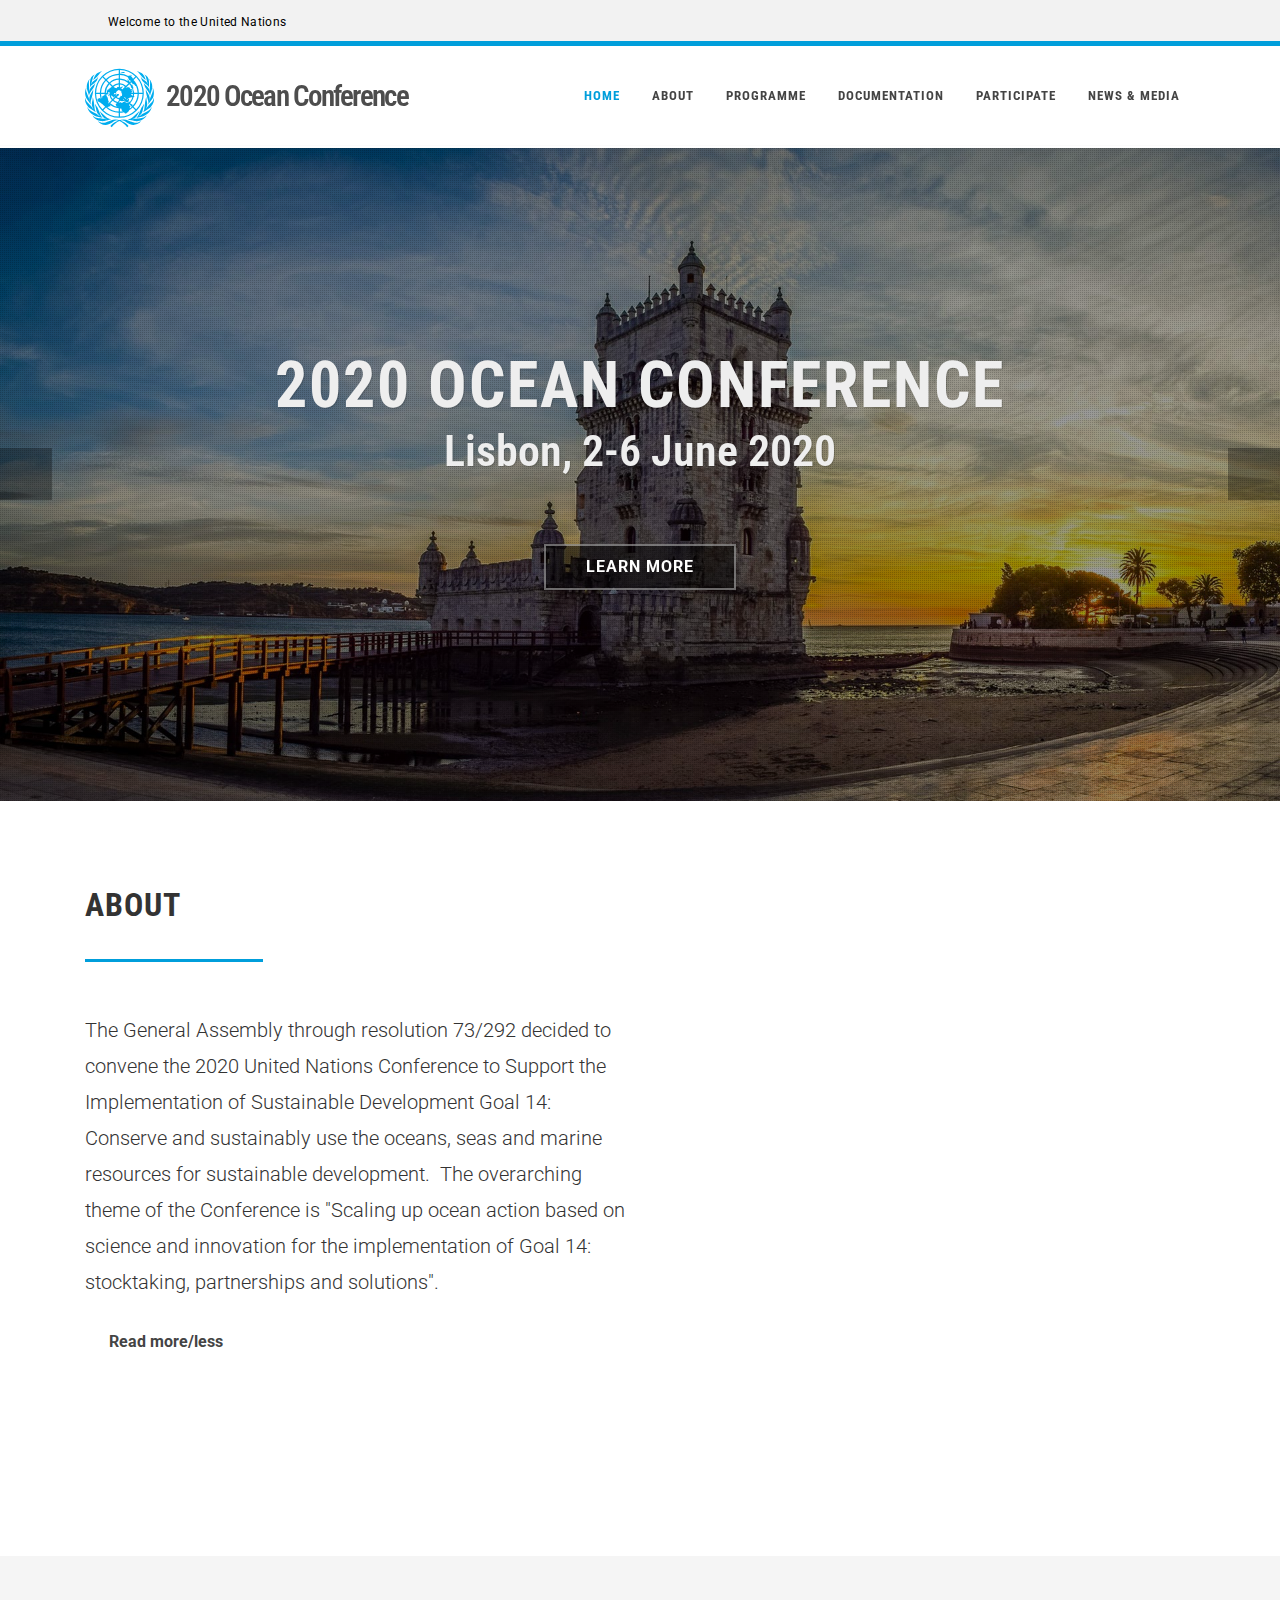
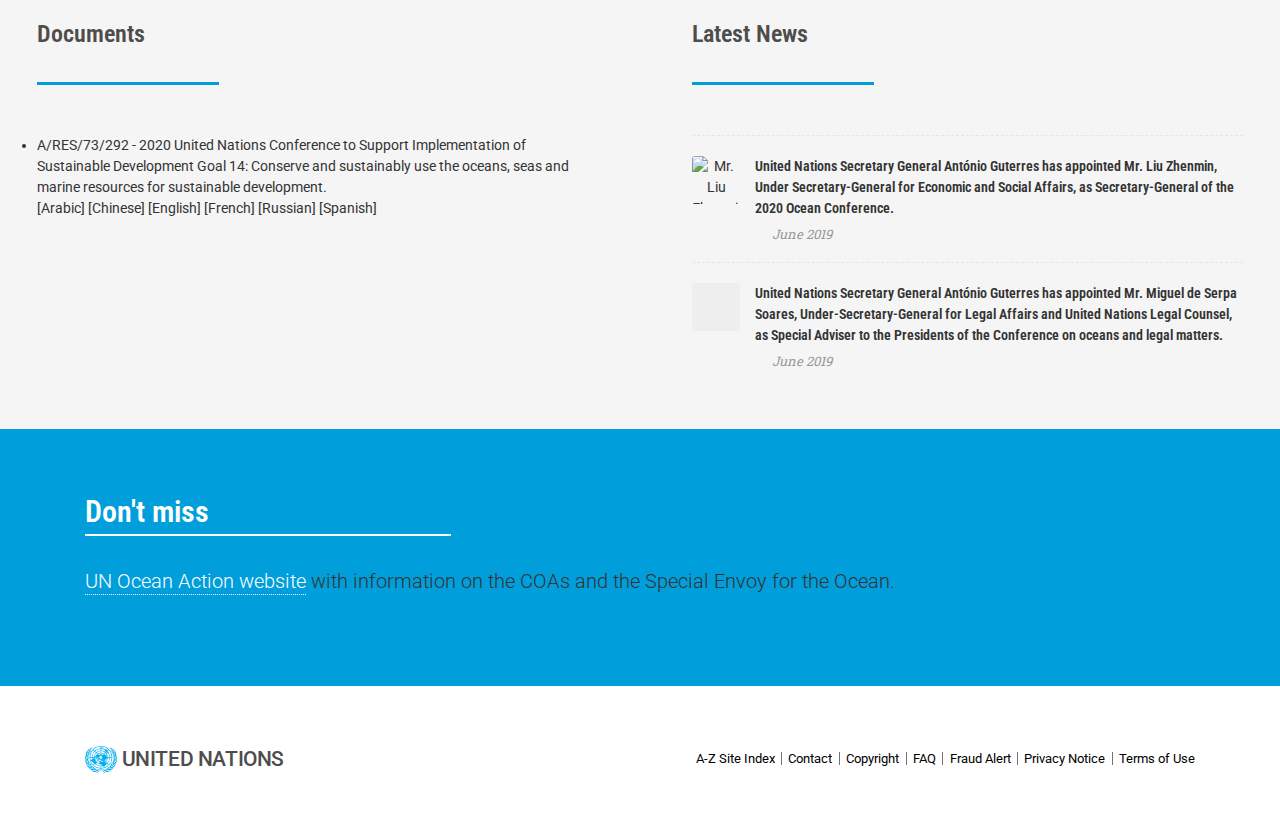
==== index.html @ 01f00208 "removed errors with https://validator.w3.org/nu/" ====
<!DOCTYPE html>
<html dir="ltr" lang="en-US">

<head>
	<meta http-equiv="content-type" content="text/html; charset=utf-8" />
	<meta name="author" content="United Nations" />
	<!-- Stylesheets
	============================================= -->
	<!--<link href="https://fonts.googleapis.com/css?family=Lato:300,400,400i,700|Raleway:300,400,500,600,700|Crete+Round:400i" rel="stylesheet" type="text/css" />-->
	<link href="https://fonts.googleapis.com/css?family=Roboto+Condensed:400,700|Roboto+Slab:400,700|Roboto:100,100i,300,300i,400,400i,500,500i,700,700i,900,900i&subset=cyrillic" rel="stylesheet" type="text/css">
	<link rel="stylesheet" href="css/bootstrap.css" type="text/css" />
	<link rel="stylesheet" href="style.css" type="text/css" />
	<link rel="stylesheet" href="css/swiper.css" type="text/css" />
	<link rel="stylesheet" href="css/dark.css" type="text/css" />
	<link rel="stylesheet" href="css/font-icons.css" type="text/css" />
	<link rel="stylesheet" href="css/animate.css" type="text/css" />
	<link rel="stylesheet" href="css/magnific-popup.css" type="text/css" />
	<link rel="stylesheet" href="css/responsive.css" type="text/css" />
	<link rel="stylesheet" href="css/ie.css" type="text/css" />
	<meta name="viewport" content="width=device-width, initial-scale=1" />
	<!-- Document Title
	============================================= -->
	<title>2020 Ocean Conference</title>
	<script type="text/javascript">
		var _gaq = _gaq || [];
		_gaq.push(['_setAccount', 'UA-4803886-1']);
		_gaq.push(['_setDomainName', 'un.org']);
		_gaq.push(['_trackPageview']);
		(function () {
			var ga = document.createElement('script');
			ga.type = 'text/javascript';
			ga.async = true;
			ga.src = ('https:' == document.location.protocol ? 'https://ssl' : 'http://www') +
				'.google-analytics.com/ga.js';
			var s = document.getElementsByTagName('script')[0];
			s.parentNode.insertBefore(ga, s);
		})();
	</script>
	<style>
		#logo img {
			padding-right: 0;
			width: 2.4em;
			margin-right: 5px;
		}

		#site-title {
			letter-spacing: -0.06em;
		}

		.intro-logo {
			padding-top: 0;
		}

		#logo {
			font-size: 28.8px;
		}

		#header.sticky-header:not(.static-sticky):not(.sticky-style-2):not(.sticky-style-3) #logo img {
			padding-right: 0;
		}

		#page-menu-wrap {
			background-color: #009edb;
		}
	</style>
</head>


<body class="stretched">
	<!-- Document Wrapper
	============================================= -->
	<div id="wrapper" class="clearfix">
		<!-- Top Bar
		============================================= -->
		<div id="top-bar">
			<div class="container clearfix">
				<div class="col_half nobottommargin">
					<!-- Top Links
					============================================= -->
					<div class="top-links home-link">
						<ul>
							<li class="full-icon"><a href="/en"><i class="icon-home2"></i> Welcome to the United
									Nations</a></li>
						</ul>
					</div><!-- .top-links end -->
				</div>
			</div>
		</div><!-- #top-bar end -->
		<!-- Header
		============================================= -->
		<header id="header" class="un-not-full-header" data-sticky-class="not-dark">
			<!-- remove .full-header class to make 12-col wide -->
			<!-- remove .transparent-header to remove transparent background -->
			<div id="header-wrap">
				<div class="container clearfix">
					<!-- Logo
					============================================= -->
					<div id="logo">
						<a href="#" class="standard-logo" data-dark-logo="images/un-emblem-white.svg"><img src="images/un-emblem.svg" alt="Emblem of the United Nations">
							<div id="site-title">2020 Ocean Conference</div>
						</a>
						<a href="#" class="retina-logo" data-dark-logo="images/un-emblem-white.svg"><img src="images/un-emblem.svg" alt="">
							<div id="site-title">2020 Ocean Conference</div>
						</a>
						<!--<a href="index.html" class="standard-logo" data-dark-logo="images/logo-dark.png"><img src="images/logo.png" alt="Canvas Logo"></a>
						<a href="index.html" class="retina-logo" data-dark-logo="images/logo-dark@2x.png"><img src="images/logo@2x.png" alt="Canvas Logo"></a>-->
					</div><!-- #logo end -->
					<div id="primary-menu-trigger"><i class="icon-reorder"></i></div>
					<!-- Download Report
					============================================= -->
					<!-- <a href="https://oceanconference.un.org/commitments/register/" id="report-button" class="button button-dark fright">Register a commitment</a> -->
					<nav id="primary-menu">
						<ul style="touch-action: pan-y;" class="sf-js-enabled nav nav-tabs navbar-nav" role="tablist navigation" id="myTab">
							<li class="current sub-menu nav-item"><a href="#home" class="sf-with-ul nav-link" id="home-tab" data-toggle="tab" role="tab" aria-controls="home" aria-selected="false">
									<div>Home</div>
								</a>
							</li>
							<li class="sub-menu nav-item"><a href="#about" class="sf-with-ul nav-link" id="about-tab" data-toggle="tab" role="tab" aria-controls="about" aria-selected="false">
									<div>About</div>
								</a>
							</li>
							<li class="sub-menu nav-item"><a href="#programme" class="sf-with-ul nav-link" id="programme-tab" data-toggle="tab" role="tab" aria-controls="programme" aria-selected="false">
									<div>Programme</div>
								</a>
							</li>
							<li class="sub-menu nav-item"><a href="#documentation" class="sf-with-ul nav-link" id="documentation-tab" data-toggle="tab" role="tab" aria-controls="documentation" aria-selected="false">
									<div>Documentation</div>
								</a>
							</li>
							<li class="sub-menu nav-item"><a href="#participate" class="sf-with-ul nav-link" id="participate-tab" data-toggle="tab" role="tab" aria-controls="participate" aria-selected="false">
									<div>Participate</div>
								</a>
							</li>
							<li class="sub-menu nav-item"><a href="#news" class="sf-with-ul nav-link" id="news-tab" data-toggle="tab" role="tab" aria-controls="news" aria-selected="false">
									<div>News &amp; Media</div>
								</a>
							</li>
						</ul>
					</nav>
				</div>
			</div>
		</header><!-- #header end -->
		<div class="tab-content" id="myTabContent">
			<div class="tab-pane fade show active" id="home" role="tabpanel" aria-labelledby="home-tab" aria-selected="true">
				<section id="slider" class="slider-element slider-parallax swiper_wrapper full-screen clearfix video-home" data-speed="1500" data-loop="true" data-arrows="true" data-autoplay="7000">
					<!-- Background video home content -->
					<div class="slider-parallax-inner">
						<div class="swiper-container swiper-parent">
							<div class="swiper-wrapper">
								<div class="swiper-slide dark">
									<!-- slide 1 -->
									<div class="container clearfix">
										<div class="slider-caption slider-caption-center">
											<h2 data-caption-animate="fadeInUp">2020 Ocean Conference</h2>
											<h3 data-caption-animate="fadeInUp" style="font-size: 2em;">Lisbon, 2-6 June
												2020</h3>
											<a href="#" data-scrollto="#content" data-offset="100" id="report-button-video" class="button button-border button-dark button-large" data-caption-animate="fadeInUp" data-caption-delay="200">Learn More</a>
										</div>
									</div>
									<div class="video-wrap">
										<video id="slide-video" poster="images/belem-tower-2809818_1920_antonioFranciscoCaladoPixabay.jpg" preload="auto" loop autoplay muted>
											<div class="accessible-image"><img src="images/belem-tower-2809818_1920_antonioFranciscoCaladoPixabay.jpg" class="sr-only" alt="Fish in a reef" />
											</div>
											<!--<source src='images/videos/new-technology_logo-blue.webm' type='video/webm' />
									<source src='images/videos/new-technology_logo-blue.mp4' type='video/mp4' />-->
										</video>
										<div class="video-overlay" style="background-color: rgba(0,0,0,0.4);"></div>
									</div>
								</div>
								<div class="swiper-slide dark">
									<!-- slide 1 -->
									<div class="container clearfix">
										<div class="slider-caption slider-caption-center">
											<h2 data-caption-animate="fadeInUp">2020 Ocean Conference</h2>
											<h3 data-caption-animate="fadeInUp" style="font-size: 2em;">Lisbon, 2-6 June
												2020</h3>
											<a href="#" data-scrollto="#content" data-offset="100" id="report-button-video" class="button button-border button-dark button-large" data-caption-animate="fadeInUp" data-caption-delay="200">Learn More</a>
										</div>
									</div>
									<div class="video-wrap">
										<video id="slide-video" poster="images/fish2020.jpg" preload="auto" loop autoplay muted>
											<div class="accessible-image"><img src="images/fish2020.jpg" class="sr-only" alt="Fish in a reef" />
											</div>
											<!--<source src='images/videos/new-technology_logo-blue.webm' type='video/webm' />
									<source src='images/videos/new-technology_logo-blue.mp4' type='video/mp4' />-->
										</video>
										<div class="video-overlay" style="background-color: rgba(0,0,0,0.4);"></div>
									</div>
								</div>
							</div>
							<div class="slider-arrow-left" tabindex="0" role="button" aria-label="Previous slide" style="opacity: 1.19744;"><i class="icon-angle-left"></i></div>
							<div class="slider-arrow-right" tabindex="0" role="button" aria-label="Next slide" style="opacity: 1.19744;"><i class="icon-angle-right"></i></div>
						</div>
						<a href="#" data-scrollto="#content" data-offset="100" class="dark one-page-arrow"><i class="icon-angle-down infinite animated fadeInDown"></i></a>
					</div>
				</section><!-- /Background video home content -->
				<div class="section parallax dark nobottommargin notopmargin full-screen clearfix mobile-home" style="background-image: url('images/fish2020.jpg'); center center; background-size:cover; padding: 100px 0; z-index: 0;" data-stellar-background-ratio="0.3">
					<!-- Mobile-only home content -->
					<div class="container clearfix">
						<h2 data-caption-animate="fadeInUp">2020 Ocean Conference</h2>
						<h3 data-caption-animate="fadeInUp" style="font-size: 2em;">Lisbon, 2-6 June 2020</h3>
						<!--<p class="d-none d-sm-block" data-caption-animate="fadeInUp" data-caption-delay="200"></p>-->
						<!-- default animtated intro style-->
						<a href="#" id="report-button-video" class="button button-border button-dark button-large" data-caption-animate="fadeInUp" data-caption-delay="200">Learn More</a>
					</div>
					<a href="#" data-scrollto="#content" data-offset="100" class="dark one-page-arrow"><i class="icon-angle-down infinite animated fadeInDown"></i></a>
					<!--<div class="video-overlay" style="background-color: rgba(0,0,0,0.4);"></div>-->
					<div class="overlay-wrap dark"></div>
				</div>
				<section id="content">
					<div class="content-wrap intro-section">
						<div class="container clearfix bottommargin">
							<div class="row clearfix">
								<div class="col-xl-6">
									<div class="heading-block">
										<!-- removed .topmargin default class for short heading -->
										<h1>About</h1>
									</div>
								</div>
							</div>
							<div class="row clearfix">
								<p id="low-ie-warning" style="color:white; background-color: red; font-weight: bold; text-align: center;">
								</p>
								<div class="col-lg-6">
									<p class="lead">
										The General Assembly through resolution 73/292 decided to convene the 2020
										United Nations Conference to Support the Implementation of Sustainable
										Development Goal 14: Conserve and sustainably use the oceans, seas and marine
										resources for
										sustainable development.  The overarching theme of the Conference is "Scaling up
										ocean action based on science and innovation for the implementation of Goal 14:
										stocktaking, partnerships and solutions".
									</p>
									<!-- <p><a href="#">Read more</a></p> -->
									<div class="toggle">
										<div class="togglet"><i class="toggle-closed icon-ok-circle"></i><i class="toggle-open icon-remove-circle"></i>Read more/less</div>
										<div class="togglec">
											<p>Resolution <a href="https://undocs.org/A/res/73/292">73/292</a> establish
												that the Conference shall:</p>
											<p>                (a)          Build on existing successful partnerships
												and stimulate innovative and concrete new partnerships to advance the
												implementation of Goal 14;</p>
											<p>                (b)          Support further action to conserve and
												sustainably use the oceans, seas and marine resources for sustainable
												development, giving due consideration to the call made in the
												declaration entitled “Our ocean,
												our future: call for action”;</p>
											<p>                (c)           Identify further ways and means to support
												the implementation of Goal 14;</p>
											<p>                (d)          Involve all relevant stakeholders, bringing
												together Governments, the United Nations system, intergovernmental
												organizations, international financial institutions, other interested
												international bodies,
												non-governmental organizations, civil society organizations, academic
												institutions, the scientific community, the private sector,
												philanthropic organizations and other actors to assess challenges and
												opportunities relating to, as
												well as actions taken towards, the implementation of Goal 14;</p>
											<p>                (e)          Share the experiences gained at the
												national, regional and international levels in the implementation of
												Goal 14;</p>
											<p>                (f)           Identify possible challenges and obstacles
												relating to the achievement of all the targets under Goal 14, as well as
												opportunities and innovative ways and means to support their
												implementation;</p>
											<p>                (g)          Invite Member States and other relevant
												stakeholders to provide an update on the implementation of the voluntary
												commitments made in the context of the United Nations Conference to
												Support the
												Implementation of Sustainable Development Goal 14: Conserve and
												sustainably use the oceans, seas and marine resources for sustainable
												development, and invite new voluntary commitments in support of Goal 14,
												as well as support the
												sharing of experiences and lessons learned on their implementation;</p>
											<p>                (h)          Share ongoing efforts, successes and
												challenges between relevant ocean-related initiatives and processes with
												a view to promoting collaboration, cooperation and coordination, as well
												as preventing the
												unnecessary duplication of efforts, to ensure further efficiency and
												effectiveness in support of Goal 14;</p>
											<p>                (i)            Contribute to the follow-up and review
												process of the 2030 Agenda for Sustainable Development  by providing an
												input to the high-level political forum on sustainable development, in
												accordance with
												resolutions <a href="https://undocs.org/A/res/67/290">67/290</a> of 9
												July 2013, <a href="https://undocs.org/A/RES/70/1">70/1</a>, and <a href="https://undocs.org/A/RES/70/299">70/299</a> of 29 July 2016,
												unless otherwise agreed in
												line with the aforementioned resolutions, on the implementation of Goal
												14, including on opportunities to strengthen progress in the future.</p>
											<p>The Governments of Kenya and Portugal will co-host and assume all costs
												of the Conference to be held  in Lisbon, Portugal, from 2 – 6 June 2020.
											</p>
											<p><strong><em>The Conference webpage will be updated on an ongoing basis,
														as information becomes available. </em></strong></p>
										</div>
									</div>
								</div>
								<div class="col-lg-6">
									<div style="position: relative;" class="ohidden intro-logo" data-height-xl="494" data-height-lg="567" data-height-md="567" data-height-xs="290">
										<a href="#"> <img src="images/sidefish.jpg" style="position: absolute; left: 0;" data-animate="fadeInUp" data-delay="100" alt="Ocean Conference logo" data-toggle="tooltip" data-placement="right" title="Learn more about the Ocean conference"></a>
									</div>
								</div>
							</div>
						</div>
					</div>
					<div class="commitments-full" data-lightbox="gallery">
						<div class="row clearfix" style="background-color: #f5f5f5;">
							<!-- start Commitment 1 -->
							<div class="col-lg-6 col-padding">
								<h3 class="heading-block" id="documents">Documents</h3>
								<ul>
									<li>
										<a target="_blank" href="http://www.un.org/ga/search/view_doc.asp?symbol=A/RES/73/292&Lang=E">A/RES/73/292
											- 2020 United Nations Conference to Support Implementation of Sustainable
											Development Goal 14: Conserve and sustainably use the
											oceans, seas and marine resources for sustainable development. </a> <br>
										<a class="frontLink" target="_blank" href="http://www.un.org/ga/search/view_doc.asp?symbol=A/RES/73/292&Lang=A">[Arabic]</a>
										<a class="frontLink" target="_blank" href="http://www.un.org/ga/search/view_doc.asp?symbol=A/RES/73/292&Lang=C">[Chinese]</a>
										<a class="frontLink" target="_blank" href="http://www.un.org/ga/search/view_doc.asp?symbol=A/RES/73/292&Lang=E">[English]</a>
										<a class="frontLink" target="_blank" href="http://www.un.org/ga/search/view_doc.asp?symbol=A/RES/73/292&Lang=F">[French]</a>
										<a class="frontLink" target="_blank" href="http://www.un.org/ga/search/view_doc.asp?symbol=A/RES/73/292&Lang=R">[Russian]</a>
										<a class="frontLink" target="_blank" href="http://www.un.org/ga/search/view_doc.asp?symbol=A/RES/73/292&Lang=S">[Spanish]</a>
									</li>
								</ul>
							</div>
							<div class="col-lg-6 col-padding">
								<h3 class="heading-block">Latest News</h3>
								<div class="spost clearfix">
									<div class="entry-image">
										<a href="https://www.un.org/development/desa/statements/usg-liu.html"><img src="https://www.un.org/development/desa/statements/wp-content/uploads/sites/12/2017/08/liu-portrait.jpg" alt="Mr. Liu Zhenmin" width="48"></a>
									</div>
									<div class="entry-c">
										<div class="entry-title">
											<h4><a href="https://www.un.org/development/desa/statements/usg-liu.html">United
													Nations Secretary General António Guterres has appointed Mr. Liu
													Zhenmin, Under Secretary-General for Economic and Social Affairs, as
													Secretary-General of
													the 2020 Ocean Conference.</a></h4>
										</div>
										<ul class="entry-meta">
											<li><i class="icon-calendar3"></i> June 2019</li>
										</ul>
									</div>
								</div>
								<div class="spost clearfix">
									<div class="entry-image">
										<a href="http://legal.un.org/ola/div_ousg.aspx"><i class="icon-news"></i></a>
									</div>
									<div class="entry-c">
										<div class="entry-title">
											<h4><a href="http://legal.un.org/ola/div_ousg.aspx">
													United Nations Secretary General António Guterres has appointed Mr.
													Miguel de Serpa Soares, Under-Secretary-General for Legal Affairs
													and United Nations Legal Counsel, as Special Adviser to the
													Presidents of the Conference on
													oceans and legal matters. </a></h4>
										</div>
										<ul class="entry-meta">
											<li><i class="icon-calendar3"></i> June 2019</li>
										</ul>
									</div>
								</div>
							</div>
						</div><!-- end Commitment 1 -->
				</section><!-- #content end -->

				<div class="section mt-0" style="background-color: #009edb">
					<div class="container clearfix">
						<div class="row">
							<div class="col-lg-12">
								<div class="bottommargin-sm">
									<h2 style="color: white; border-bottom: white 2px solid; width: 33%;">Don't miss
									</h2>
									<p class="lead nobottommargin"><a href="#" style="color: white; border-bottom: dotted 1px white;">UN Ocean Action
											website</a> with information on the COAs and the Special Envoy for the
										Ocean.</p>
								</div>
							</div>
						</div>
					</div>
				</div>
			</div>
			<!-- starts about -->
			<div class="tab-pane fade" id="about" aria-labelledby="about-tab" role="tabpanel" aria-labelledby="about-tab" aria-selected="false">
				<section id="page-title" style="margin-bottom: 2em;">
					<div class="container clearfix">
						<div class="heading-block">
							<h1>About</h1>
						</div>
						<span>About the 2020 Ocean Conference</span>
						<ol class="breadcrumb">
							<li class="breadcrumb-item active" aria-current="page"><a href="#about">About</a></li>
						</ol>
					</div>
				</section>
				<section>
					<div class="container clearfix bottommargin">
						<div class="row clearfix">
							<div class="col">
							</div>
						</div>
						<div class="postcontent nobottommargin clearfix">
							<div class="row clearfix">
								<div class="col">
									<p>
										The General Assembly through resolution 73/292 decided to convene the 2020
										United Nations Conference to Support the Implementation of Sustainable
										Development Goal 14: Conserve and sustainably use the oceans, seas and marine
										resources for
										sustainable development.  The overarching theme of the Conference is "Scaling up
										ocean action based on science and innovation for the implementation of Goal 14:
										stocktaking, partnerships and solutions".
									</p>
									<p>Resolution <a href="https://undocs.org/A/res/73/292">73/292</a> establish
										that the Conference shall:</p>
									<p>                (a)          Build on existing successful partnerships
										and stimulate innovative and concrete new partnerships to advance the
										implementation of Goal 14;</p>
									<p>                (b)          Support further action to conserve and
										sustainably use the oceans, seas and marine resources for sustainable
										development, giving due consideration to the call made in the
										declaration entitled “Our ocean,
										our future: call for action”;</p>
									<p>                (c)           Identify further ways and means to support
										the implementation of Goal 14;</p>
									<p>                (d)          Involve all relevant stakeholders, bringing
										together Governments, the United Nations system, intergovernmental
										organizations, international financial institutions, other interested
										international bodies,
										non-governmental organizations, civil society organizations, academic
										institutions, the scientific community, the private sector,
										philanthropic organizations and other actors to assess challenges and
										opportunities relating to, as
										well as actions taken towards, the implementation of Goal 14;</p>
									<p>                (e)          Share the experiences gained at the
										national, regional and international levels in the implementation of
										Goal 14;</p>
									<p>                (f)           Identify possible challenges and obstacles
										relating to the achievement of all the targets under Goal 14, as well as
										opportunities and innovative ways and means to support their
										implementation;</p>
									<p>                (g)          Invite Member States and other relevant
										stakeholders to provide an update on the implementation of the voluntary
										commitments made in the context of the United Nations Conference to
										Support the
										Implementation of Sustainable Development Goal 14: Conserve and
										sustainably use the oceans, seas and marine resources for sustainable
										development, and invite new voluntary commitments in support of Goal 14,
										as well as support the
										sharing of experiences and lessons learned on their implementation;</p>
									<p>                (h)          Share ongoing efforts, successes and
										challenges between relevant ocean-related initiatives and processes with
										a view to promoting collaboration, cooperation and coordination, as well
										as preventing the
										unnecessary duplication of efforts, to ensure further efficiency and
										effectiveness in support of Goal 14;</p>
									<p>                (i)            Contribute to the follow-up and review
										process of the 2030 Agenda for Sustainable Development  by providing an
										input to the high-level political forum on sustainable development, in
										accordance with
										resolutions <a href="https://undocs.org/A/res/67/290">67/290</a> of 9
										July 2013, <a href="https://undocs.org/A/RES/70/1">70/1</a>, and <a href="https://undocs.org/A/RES/70/299">70/299</a> of 29 July 2016,
										unless otherwise agreed in
										line with the aforementioned resolutions, on the implementation of Goal
										14, including on opportunities to strengthen progress in the future.</p>
									<p>The Governments of Kenya and Portugal will co-host and assume all costs
										of the Conference to be held  in Lisbon, Portugal, from 2 – 6 June 2020.
									</p>
								</div>
							</div>
						</div>
						<div class="sidebar nobottommargin col_last clearfix">
							<h3 class="heading-block">Learn more</h3>
							<ul style="list-style:none;">
								<li>
									<a href="">2017 Ocean Conference</a>
								</li>
								<li>
									<a href="">UN Ocean Action</a>
								</li>
							</ul>
						</div>
					</div>
				</section>
			</div>
			<!-- ends about -->
			<!-- starts tabbed content -->
			<div class="tab-pane fade" id="programme" aria-labelledby="programme-tab" role="tabpanel" aria-labelledby="programme-tab" aria-selected="false">
				<section id="page-title" style="margin-bottom: 2em;">
					<div class="container clearfix">
						<div class="heading-block">
							<h1>Programme</h1>
						</div>
						<span>Programme of the 2020 Ocean Conference</span>
						<ol class="breadcrumb">
							<li class="breadcrumb-item active" aria-current="page"><a href="#programme">Programme</a>
							</li>
						</ol>
					</div>
				</section>
				<section>
					<div class="container clearfix bottommargin">
						<div class="row clearfix">
							<div class="col">
							</div>
						</div>
						<div class="postcontent nobottommargin clearfix">
							<div class="row clearfix">
								<div class="col">
									<p>
										Content coming soon.
									</p>

								</div>
							</div>
						</div>
						<div class="sidebar nobottommargin col_last clearfix">
							<!-- <h3 class="heading-block">Learn more</h3> 
							<ul style="list-style:none;">
								<li>
									<a href="">2017 Ocean Conference</a>
								</li>							
							</ul>
						-->
						</div>
					</div>
				</section>
			</div>
			<!-- ends tabbed content -->
			<!-- starts tabbed content -->
			<div class="tab-pane fade" id="documentation" aria-labelledby="documentation-tab" role="tabpanel" aria-labelledby="documentation-tab" aria-selected="false">
				<section id="page-title" style="margin-bottom: 2em;">
					<div class="container clearfix">
						<div class="heading-block">
							<h1>Documentation</h1>
						</div>
						<span>Documentation</span>
						<ol class="breadcrumb">
							<li class="breadcrumb-item active" aria-current="page"><a href="#documentation">Documentation</a>
							</li>
						</ol>
					</div>
				</section>
				<section>
					<div class="container clearfix bottommargin">
						<div class="row clearfix">
							<div class="col">
							</div>
						</div>
						<div class="postcontent nobottommargin clearfix">
							<div class="row clearfix">
								<div class="col">
									<h3>Resolutions</h3>
									<ul>
										<li>
											<a target="_blank" href="http://www.un.org/ga/search/view_doc.asp?symbol=A/RES/73/292&Lang=E">A/RES/73/292
												- 2020 United Nations Conference to Support Implementation of
												Sustainable
												Development Goal 14: Conserve and sustainably use the
												oceans, seas and marine resources for sustainable development. </a> <br>
											<a class="frontLink" target="_blank" href="http://www.un.org/ga/search/view_doc.asp?symbol=A/RES/73/292&Lang=A">[Arabic]</a>
											<a class="frontLink" target="_blank" href="http://www.un.org/ga/search/view_doc.asp?symbol=A/RES/73/292&Lang=C">[Chinese]</a>
											<a class="frontLink" target="_blank" href="http://www.un.org/ga/search/view_doc.asp?symbol=A/RES/73/292&Lang=E">[English]</a>
											<a class="frontLink" target="_blank" href="http://www.un.org/ga/search/view_doc.asp?symbol=A/RES/73/292&Lang=F">[French]</a>
											<a class="frontLink" target="_blank" href="http://www.un.org/ga/search/view_doc.asp?symbol=A/RES/73/292&Lang=R">[Russian]</a>
											<a class="frontLink" target="_blank" href="http://www.un.org/ga/search/view_doc.asp?symbol=A/RES/73/292&Lang=S">[Spanish]</a>
										</li>
									</ul>

								</div>
							</div>
						</div>
						<div class="sidebar nobottommargin col_last clearfix">
							<!-- <h3 class="heading-block">Learn more</h3> 
							<ul style="list-style:none;">
								<li>
									<a href="">2017 Ocean Conference</a>
								</li>							
							</ul>
						-->
						</div>
					</div>
				</section>
			</div>
			<!-- ends tabbed content -->
			<!-- starts tabbed content -->
			<div class="tab-pane fade" id="participate" aria-labelledby="participate-tab" role="tabpanel" aria-labelledby="participate-tab" aria-selected="false">
				<section id="page-title" style="margin-bottom: 2em;">
					<div class="container clearfix">
						<div class="heading-block">
							<h1>Participate</h1>
						</div>
						<span>Accreditation and registration</span>
						<ol class="breadcrumb">
							<li class="breadcrumb-item active" aria-current="page"><a href="#participate">Participate</a>
							</li>
						</ol>
					</div>
				</section>
				<section>
					<div class="container clearfix bottommargin">
						<div class="row clearfix">
							<div class="col">
							</div>
						</div>
						<div class="postcontent nobottommargin clearfix">
							<div class="row clearfix">
								<div class="col">
									<p>
										Content coming soon.
									</p>

								</div>
							</div>
						</div>
						<div class="sidebar nobottommargin col_last clearfix">
							<!-- <h3 class="heading-block">Learn more</h3> 
							<ul style="list-style:none;">
								<li>
									<a href="">2017 Ocean Conference</a>
								</li>							
							</ul>
						-->
						</div>
					</div>
				</section>
			</div>
			<!-- ends tabbed content -->
			<!-- starts tabbed content -->
			<div class="tab-pane fade" id="news" aria-labelledby="news-tab" role="tabpanel" aria-labelledby="news-tab" aria-selected="false">
				<section id="page-title" style="margin-bottom: 2em;">
					<div class="container clearfix">
						<div class="heading-block">
							<h1>News & Media</h1>
						</div>
						<span>News & Media</span>
						<ol class="breadcrumb">
							<li class="breadcrumb-item active" aria-current="page"><a href="#news">News & Media</a>
							</li>
						</ol>
					</div>
				</section>
				<section>
					<div class="container clearfix bottommargin">
						<div class="row clearfix">
							<div class="col">
							</div>
						</div>
						<div class="postcontent nobottommargin clearfix">
							<div class="row clearfix">
								<div class="col">
									<div class="spost clearfix">
										<div class="entry-image">
											<a href="https://www.un.org/development/desa/statements/usg-liu.html"><img src="https://www.un.org/development/desa/statements/wp-content/uploads/sites/12/2017/08/liu-portrait.jpg" alt="Mr. Liu Zhenmin" width="48"></a>
										</div>
										<div class="entry-c">
											<div class="entry-title">
												<h4><a href="https://www.un.org/development/desa/statements/usg-liu.html">United
														Nations Secretary General António Guterres has appointed Mr. Liu
														Zhenmin, Under Secretary-General for Economic and Social
														Affairs, as
														Secretary-General of
														the 2020 Ocean Conference.</a></h4>
											</div>
											<ul class="entry-meta">
												<li><i class="icon-calendar3"></i> June 2019</li>
											</ul>
										</div>
									</div>
									<div class="spost clearfix">
										<div class="entry-image">
											<a href="http://legal.un.org/ola/div_ousg.aspx"><i class="icon-news"></i></a>
										</div>
										<div class="entry-c">
											<div class="entry-title">
												<h4><a href="http://legal.un.org/ola/div_ousg.aspx">
														United Nations Secretary General António Guterres has appointed
														Mr.
														Miguel de Serpa Soares, Under-Secretary-General for Legal
														Affairs
														and United Nations Legal Counsel, as Special Adviser to the
														Presidents of the Conference on
														oceans and legal matters. </a></h4>
											</div>
											<ul class="entry-meta">
												<li><i class="icon-calendar3"></i> June 2019</li>
											</ul>
										</div>
									</div>

								</div>
							</div>
						</div>
						<div class="sidebar nobottommargin col_last clearfix">
							<!-- <h3 class="heading-block">Learn more</h3> 
							<ul style="list-style:none;">
								<li>
									<a href="">2017 Ocean Conference</a>
								</li>							
							</ul>
						-->
						</div>
					</div>
				</section>
			</div>
			<!-- ends tabbed content -->
		</div>
		<!-- Footer
		============================================= -->
		<footer id="footer">
			<div class="container">
			</div>
			<!-- Copyrights
			============================================= -->
			<div id="copyrights" class="bottommargin-sm">
				<div class="container clearfix">
					<div class="col_one_fourth footer-brand">
						<a href="/en" class="t500"><img src="images/un-emblem.svg" alt="Emblem of the United Nations" class="pull=left" /> <span class="brand">United Nations</span></a>
						<!--Copyrights &copy; 2014 All Rights Reserved by Canvas Inc.<br>
						<div class="copyright-links"><a href="#">Terms of Use</a> / <a href="#">Privacy Policy</a></div>-->
					</div>
					<div class="col_three_fourth col_last tright">
						<div class="fright clearfix">
							<div class="copyright-links">
								<a href="//www.un.org/en/sections/about-website/z-site-index/">A-Z Site Index</a>
								<a href="//www.un.org/en/contact-us/">Contact</a>
								<a href="//www.un.org/en/sections/about-website/copyright/">Copyright</a>
								<a href="//www.un.org/en/sections/about-un/frequently-asked-questions/">FAQ</a>
								<a href="//www.un.org/en/sections/about-website/fraud-alert/">Fraud Alert</a>
								<a href="//www.un.org/en/sections/about-website/privacy-notice/">Privacy Notice</a>
								<a href="//www.un.org/en/sections/about-website/terms-use/">Terms of Use</a>
							</div>
						</div>
					</div>
				</div>
			</div><!-- #copyrights end -->
		</footer><!-- #footer end -->
	</div><!-- #wrapper end -->
	<!-- Modal -->
	<div class="modal fade" id="myModal1" tabindex="-1" role="dialog" aria-labelledby="myModalLabel" aria-hidden="true">
		<div class="block divcenter" style="background-color: #FFF; max-width: 500px; top: 30%">
			<div class="center" style="padding: 50px;">
				<h3><i class="i-large icon-warning-sign" style="position: relative; bottom: -2px;"></i> Internet
					Explorer not supported</h3>
				<p class="nobottommargin">For a better experience, view this website with Microsoft Edge, Firefox,
					Chrome, or any mobile device</p>
				<a href="#" class="button button-dark" style="margin-top: 40px;" onClick="$.magnificPopup.close();return false;">Continue</a>
			</div>
		</div>
	</div>
	</div>
	<!-- Go To Top
	============================================= -->
	<div id="gotoTop" class="icon-angle-up"></div>
	<!-- External JavaScripts
	============================================= -->
	<script src="js/jquery.js"></script>
	<script src="js/plugins.js"></script>
	<!--<script src="https://unpkg.com/i18next/i18next.min.js"></script>-->
	<!-- Footer Scripts
	============================================= -->
	<script src="js/functions.js"></script>
	<script src="js/ie.js"></script>
</body>

</html>
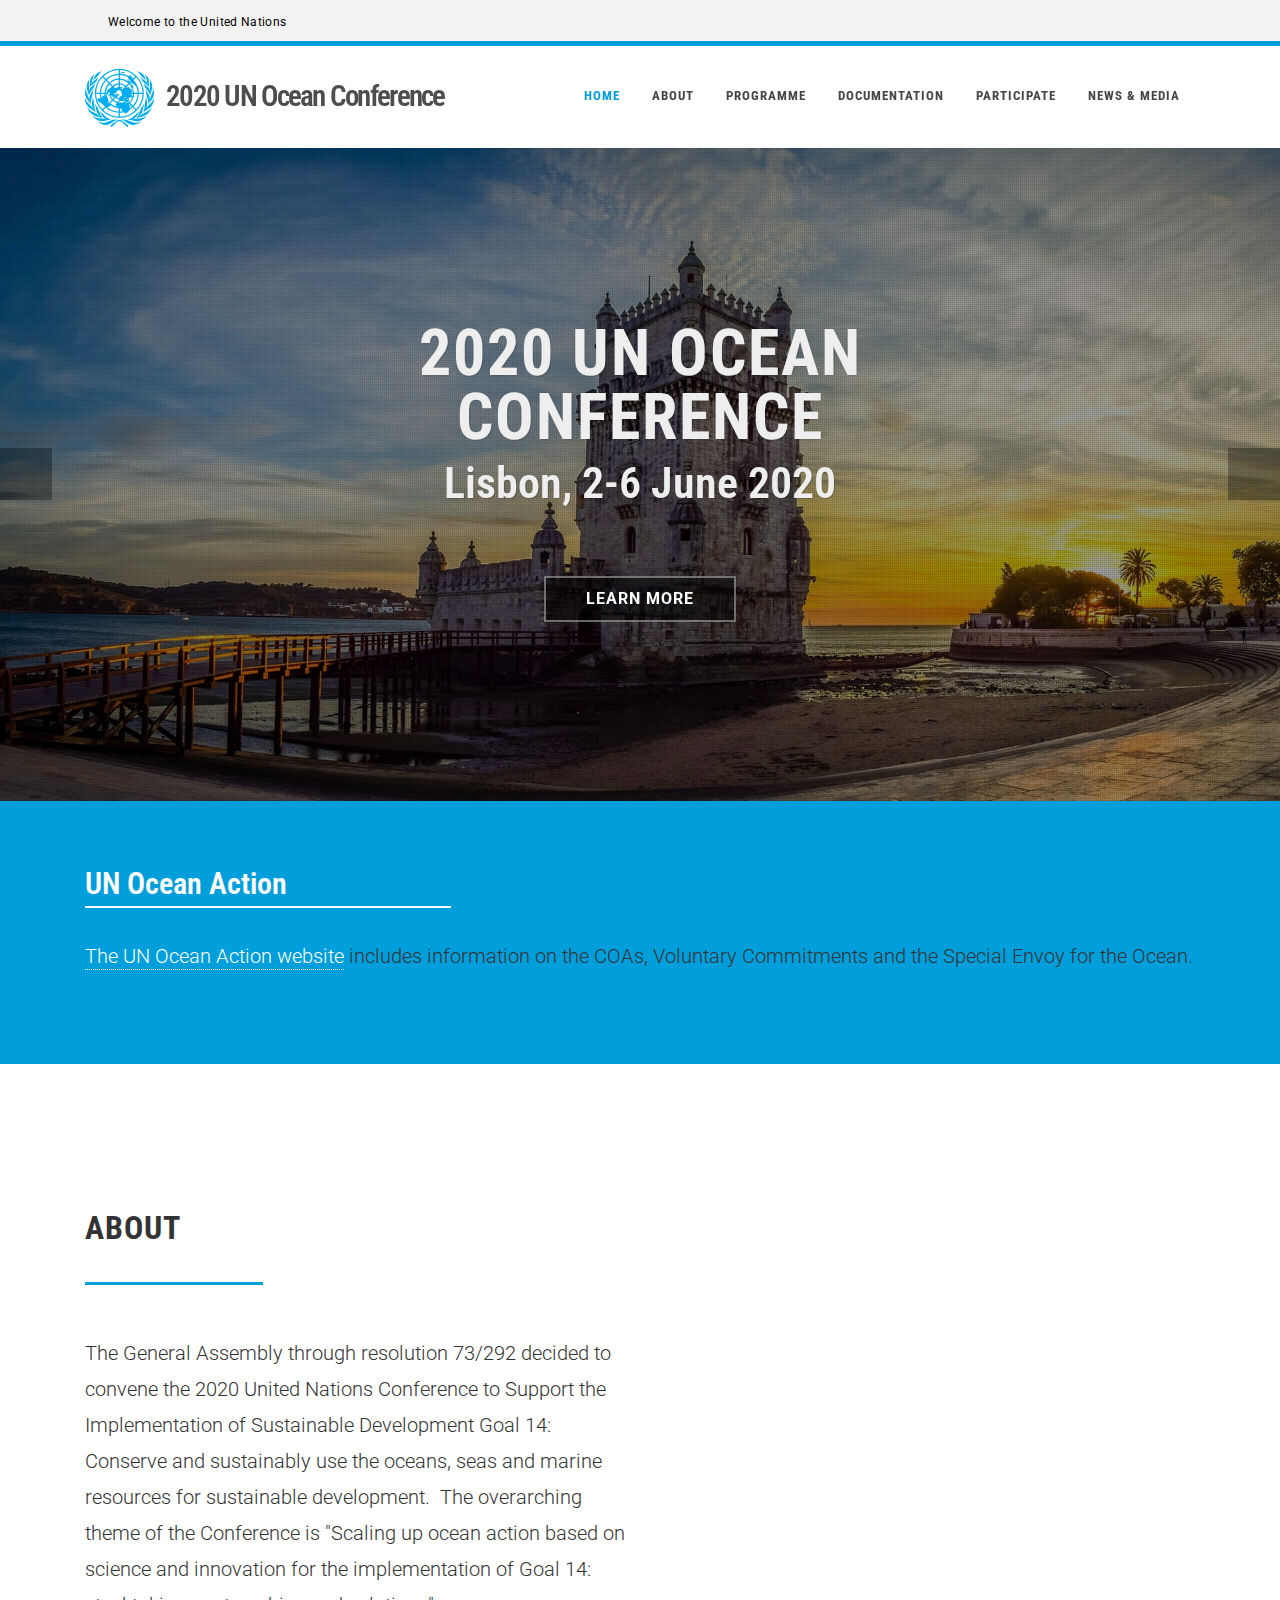
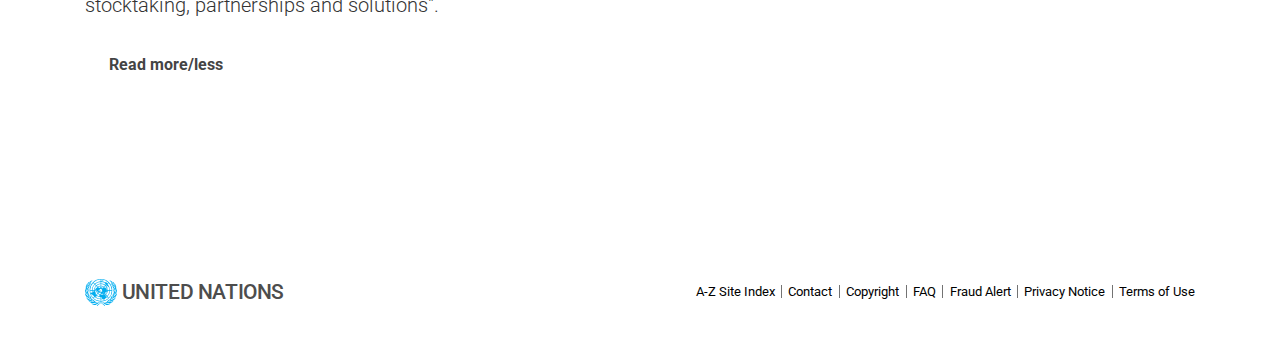
==== commit bb0a1e09: "changed to 2020 un ocean conf, and the ocean action position" ====
--- a/index.html
+++ b/index.html
@@ -7,7 +7,9 @@
 	<!-- Stylesheets
 	============================================= -->
 	<!--<link href="https://fonts.googleapis.com/css?family=Lato:300,400,400i,700|Raleway:300,400,500,600,700|Crete+Round:400i" rel="stylesheet" type="text/css" />-->
-	<link href="https://fonts.googleapis.com/css?family=Roboto+Condensed:400,700|Roboto+Slab:400,700|Roboto:100,100i,300,300i,400,400i,500,500i,700,700i,900,900i&subset=cyrillic" rel="stylesheet" type="text/css">
+	<link
+		href="https://fonts.googleapis.com/css?family=Roboto+Condensed:400,700|Roboto+Slab:400,700|Roboto:100,100i,300,300i,400,400i,500,500i,700,700i,900,900i&amp;subset=cyrillic"
+		rel="stylesheet" type="text/css">
 	<link rel="stylesheet" href="css/bootstrap.css" type="text/css" />
 	<link rel="stylesheet" href="style.css" type="text/css" />
 	<link rel="stylesheet" href="css/swiper.css" type="text/css" />
@@ -20,7 +22,7 @@
 	<meta name="viewport" content="width=device-width, initial-scale=1" />
 	<!-- Document Title
 	============================================= -->
-	<title>2020 Ocean Conference</title>
+	<title>2020 UN Ocean Conference</title>
 	<script type="text/javascript">
 		var _gaq = _gaq || [];
 		_gaq.push(['_setAccount', 'UA-4803886-1']);
@@ -35,36 +37,37 @@
 			var s = document.getElementsByTagName('script')[0];
 			s.parentNode.insertBefore(ga, s);
 		})();
+
 	</script>
-	<style>
-		#logo img {
-			padding-right: 0;
-			width: 2.4em;
-			margin-right: 5px;
-		}
-
-		#site-title {
-			letter-spacing: -0.06em;
-		}
-
-		.intro-logo {
-			padding-top: 0;
-		}
-
-		#logo {
-			font-size: 28.8px;
-		}
-
-		#header.sticky-header:not(.static-sticky):not(.sticky-style-2):not(.sticky-style-3) #logo img {
-			padding-right: 0;
-		}
-
-		#page-menu-wrap {
-			background-color: #009edb;
-		}
-	</style>
 </head>
-
+<style>
+	#logo img {
+		padding-right: 0;
+		width: 2.4em;
+		margin-right: 5px;
+	}
+
+	#site-title {
+		letter-spacing: -0.06em;
+	}
+
+	.intro-logo {
+		padding-top: 0;
+	}
+
+	#logo {
+		font-size: 28.8px;
+	}
+
+	#header.sticky-header:not(.static-sticky):not(.sticky-style-2):not(.sticky-style-3) #logo img {
+		padding-right: 0;
+	}
+
+	#page-menu-wrap {
+		background-color: #009edb;
+	}
+
+</style>
 
 <body class="stretched">
 	<!-- Document Wrapper
@@ -96,11 +99,13 @@
 					<!-- Logo
 					============================================= -->
 					<div id="logo">
-						<a href="#" class="standard-logo" data-dark-logo="images/un-emblem-white.svg"><img src="images/un-emblem.svg" alt="Emblem of the United Nations">
-							<div id="site-title">2020 Ocean Conference</div>
+						<a href="#" class="standard-logo" data-dark-logo="images/un-emblem-white.svg"><img
+								src="images/un-emblem.svg" alt="Emblem of the United Nations">
+							<div id="site-title">2020 UN Ocean Conference</div>
 						</a>
-						<a href="#" class="retina-logo" data-dark-logo="images/un-emblem-white.svg"><img src="images/un-emblem.svg" alt="">
-							<div id="site-title">2020 Ocean Conference</div>
+						<a href="#" class="retina-logo" data-dark-logo="images/un-emblem-white.svg"><img
+								src="images/un-emblem.svg" alt="">
+							<div id="site-title">2020 UN Ocean Conference</div>
 						</a>
 						<!--<a href="index.html" class="standard-logo" data-dark-logo="images/logo-dark.png"><img src="images/logo.png" alt="Canvas Logo"></a>
 						<a href="index.html" class="retina-logo" data-dark-logo="images/logo-dark@2x.png"><img src="images/logo@2x.png" alt="Canvas Logo"></a>-->
@@ -110,28 +115,39 @@
 					============================================= -->
 					<!-- <a href="https://oceanconference.un.org/commitments/register/" id="report-button" class="button button-dark fright">Register a commitment</a> -->
 					<nav id="primary-menu">
-						<ul style="touch-action: pan-y;" class="sf-js-enabled nav nav-tabs navbar-nav" role="tablist navigation" id="myTab">
-							<li class="current sub-menu nav-item"><a href="#home" class="sf-with-ul nav-link" id="home-tab" data-toggle="tab" role="tab" aria-controls="home" aria-selected="false">
+						<ul style="touch-action: pan-y;" class="sf-js-enabled nav nav-tabs navbar-nav"
+							role="tablist navigation" id="myTab">
+							<li class="current sub-menu nav-item"><a href="#home" class="sf-with-ul nav-link"
+									id="home-tab" data-toggle="tab" role="tab" aria-controls="home"
+									aria-selected="false">
 									<div>Home</div>
 								</a>
 							</li>
-							<li class="sub-menu nav-item"><a href="#about" class="sf-with-ul nav-link" id="about-tab" data-toggle="tab" role="tab" aria-controls="about" aria-selected="false">
+							<li class="sub-menu nav-item"><a href="#about" class="sf-with-ul nav-link" id="about-tab"
+									data-toggle="tab" role="tab" aria-controls="about" aria-selected="false">
 									<div>About</div>
 								</a>
 							</li>
-							<li class="sub-menu nav-item"><a href="#programme" class="sf-with-ul nav-link" id="programme-tab" data-toggle="tab" role="tab" aria-controls="programme" aria-selected="false">
+							<li class="sub-menu nav-item"><a href="#programme" class="sf-with-ul nav-link"
+									id="programme-tab" data-toggle="tab" role="tab" aria-controls="programme"
+									aria-selected="false">
 									<div>Programme</div>
 								</a>
 							</li>
-							<li class="sub-menu nav-item"><a href="#documentation" class="sf-with-ul nav-link" id="documentation-tab" data-toggle="tab" role="tab" aria-controls="documentation" aria-selected="false">
+							<li class="sub-menu nav-item"><a href="#documentation" class="sf-with-ul nav-link"
+									id="documentation-tab" data-toggle="tab" role="tab" aria-controls="documentation"
+									aria-selected="false">
 									<div>Documentation</div>
 								</a>
 							</li>
-							<li class="sub-menu nav-item"><a href="#participate" class="sf-with-ul nav-link" id="participate-tab" data-toggle="tab" role="tab" aria-controls="participate" aria-selected="false">
+							<li class="sub-menu nav-item"><a href="#participate" class="sf-with-ul nav-link"
+									id="participate-tab" data-toggle="tab" role="tab" aria-controls="participate"
+									aria-selected="false">
 									<div>Participate</div>
 								</a>
 							</li>
-							<li class="sub-menu nav-item"><a href="#news" class="sf-with-ul nav-link" id="news-tab" data-toggle="tab" role="tab" aria-controls="news" aria-selected="false">
+							<li class="sub-menu nav-item"><a href="#news" class="sf-with-ul nav-link" id="news-tab"
+									data-toggle="tab" role="tab" aria-controls="news" aria-selected="false">
 									<div>News &amp; Media</div>
 								</a>
 							</li>
@@ -141,8 +157,11 @@
 			</div>
 		</header><!-- #header end -->
 		<div class="tab-content" id="myTabContent">
-			<div class="tab-pane fade show active" id="home" role="tabpanel" aria-labelledby="home-tab" aria-selected="true">
-				<section id="slider" class="slider-element slider-parallax swiper_wrapper full-screen clearfix video-home" data-speed="1500" data-loop="true" data-arrows="true" data-autoplay="7000">
+			<div class="tab-pane fade show active" id="home" role="tabpanel" aria-labelledby="home-tab"
+				aria-selected="true">
+				<section id="slider"
+					class="slider-element slider-parallax swiper_wrapper full-screen clearfix video-home"
+					data-speed="1500" data-loop="true" data-arrows="true" data-autoplay="7000">
 					<!-- Background video home content -->
 					<div class="slider-parallax-inner">
 						<div class="swiper-container swiper-parent">
@@ -151,15 +170,22 @@
 									<!-- slide 1 -->
 									<div class="container clearfix">
 										<div class="slider-caption slider-caption-center">
-											<h2 data-caption-animate="fadeInUp">2020 Ocean Conference</h2>
+											<h2 data-caption-animate="fadeInUp">2020 UN Ocean Conference</h2>
 											<h3 data-caption-animate="fadeInUp" style="font-size: 2em;">Lisbon, 2-6 June
 												2020</h3>
-											<a href="#" data-scrollto="#content" data-offset="100" id="report-button-video" class="button button-border button-dark button-large" data-caption-animate="fadeInUp" data-caption-delay="200">Learn More</a>
+											<a href="#" data-scrollto="#content" data-offset="100"
+												id="report-button-video"
+												class="button button-border button-dark button-large"
+												data-caption-animate="fadeInUp" data-caption-delay="200">Learn More</a>
 										</div>
 									</div>
 									<div class="video-wrap">
-										<video id="slide-video" poster="images/belem-tower-2809818_1920_antonioFranciscoCaladoPixabay.jpg" preload="auto" loop autoplay muted>
-											<div class="accessible-image"><img src="images/belem-tower-2809818_1920_antonioFranciscoCaladoPixabay.jpg" class="sr-only" alt="Fish in a reef" />
+										<video id="slide-video"
+											poster="images/belem-tower-2809818_1920_antonioFranciscoCaladoPixabay.jpg"
+											preload="auto" loop autoplay muted>
+											<div class="accessible-image"><img
+													src="images/belem-tower-2809818_1920_antonioFranciscoCaladoPixabay.jpg"
+													class="sr-only" alt="Fish in a reef" />
 											</div>
 											<!--<source src='images/videos/new-technology_logo-blue.webm' type='video/webm' />
 									<source src='images/videos/new-technology_logo-blue.mp4' type='video/mp4' />-->
@@ -171,15 +197,20 @@
 									<!-- slide 1 -->
 									<div class="container clearfix">
 										<div class="slider-caption slider-caption-center">
-											<h2 data-caption-animate="fadeInUp">2020 Ocean Conference</h2>
+											<h2 data-caption-animate="fadeInUp">2020 UN Ocean Conference</h2>
 											<h3 data-caption-animate="fadeInUp" style="font-size: 2em;">Lisbon, 2-6 June
 												2020</h3>
-											<a href="#" data-scrollto="#content" data-offset="100" id="report-button-video" class="button button-border button-dark button-large" data-caption-animate="fadeInUp" data-caption-delay="200">Learn More</a>
+											<a href="#" data-scrollto="#content" data-offset="100"
+												id="report-button-video"
+												class="button button-border button-dark button-large"
+												data-caption-animate="fadeInUp" data-caption-delay="200">Learn More</a>
 										</div>
 									</div>
 									<div class="video-wrap">
-										<video id="slide-video" poster="images/fish2020.jpg" preload="auto" loop autoplay muted>
-											<div class="accessible-image"><img src="images/fish2020.jpg" class="sr-only" alt="Fish in a reef" />
+										<video id="slide-video" poster="images/fish2020.jpg" preload="auto" loop
+											autoplay muted>
+											<div class="accessible-image"><img src="images/fish2020.jpg" class="sr-only"
+													alt="Fish in a reef" />
 											</div>
 											<!--<source src='images/videos/new-technology_logo-blue.webm' type='video/webm' />
 									<source src='images/videos/new-technology_logo-blue.mp4' type='video/mp4' />-->
@@ -188,26 +219,50 @@
 									</div>
 								</div>
 							</div>
-							<div class="slider-arrow-left" tabindex="0" role="button" aria-label="Previous slide" style="opacity: 1.19744;"><i class="icon-angle-left"></i></div>
-							<div class="slider-arrow-right" tabindex="0" role="button" aria-label="Next slide" style="opacity: 1.19744;"><i class="icon-angle-right"></i></div>
-						</div>
-						<a href="#" data-scrollto="#content" data-offset="100" class="dark one-page-arrow"><i class="icon-angle-down infinite animated fadeInDown"></i></a>
+							<div class="slider-arrow-left" tabindex="0" role="button" aria-label="Previous slide"
+								style="opacity: 1.19744;"><i class="icon-angle-left"></i></div>
+							<div class="slider-arrow-right" tabindex="0" role="button" aria-label="Next slide"
+								style="opacity: 1.19744;"><i class="icon-angle-right"></i></div>
+						</div>
+						<a href="#" data-scrollto="#content" data-offset="100" class="dark one-page-arrow"><i
+								class="icon-angle-down infinite animated fadeInDown"></i></a>
 					</div>
 				</section><!-- /Background video home content -->
-				<div class="section parallax dark nobottommargin notopmargin full-screen clearfix mobile-home" style="background-image: url('images/fish2020.jpg'); center center; background-size:cover; padding: 100px 0; z-index: 0;" data-stellar-background-ratio="0.3">
+				<div class="section parallax dark nobottommargin notopmargin full-screen clearfix mobile-home"
+					style="background-image: url('images/fish2020.jpg'); center center; background-size:cover; padding: 100px 0; z-index: 0;"
+					data-stellar-background-ratio="0.3">
 					<!-- Mobile-only home content -->
 					<div class="container clearfix">
-						<h2 data-caption-animate="fadeInUp">2020 Ocean Conference</h2>
+						<h2 data-caption-animate="fadeInUp">2020 UN Ocean Conference</h2>
 						<h3 data-caption-animate="fadeInUp" style="font-size: 2em;">Lisbon, 2-6 June 2020</h3>
 						<!--<p class="d-none d-sm-block" data-caption-animate="fadeInUp" data-caption-delay="200"></p>-->
 						<!-- default animtated intro style-->
-						<a href="#" id="report-button-video" class="button button-border button-dark button-large" data-caption-animate="fadeInUp" data-caption-delay="200">Learn More</a>
-					</div>
-					<a href="#" data-scrollto="#content" data-offset="100" class="dark one-page-arrow"><i class="icon-angle-down infinite animated fadeInDown"></i></a>
+						<a href="#" id="report-button-video" class="button button-border button-dark button-large"
+							data-caption-animate="fadeInUp" data-caption-delay="200">Learn More</a>
+					</div>
+					<a href="#" data-scrollto="#content" data-offset="100" class="dark one-page-arrow"><i
+							class="icon-angle-down infinite animated fadeInDown"></i></a>
 					<!--<div class="video-overlay" style="background-color: rgba(0,0,0,0.4);"></div>-->
 					<div class="overlay-wrap dark"></div>
 				</div>
+				
 				<section id="content">
+					<div class="section mt-0" style="background-color: #009edb">
+						<div class="container clearfix">
+							<div class="row">
+								<div class="col-lg-12">
+									<div class="bottommargin-sm">
+										<h2 style="color: white; border-bottom: white 2px solid; width: 33%;">UN Ocean Action
+										</h2>
+										<p class="lead nobottommargin"><a href="#" style="color: white; border-bottom: dotted 1px white;">The UN
+												Ocean Action
+												website</a> includes information on the COAs, Voluntary Commitments and the Special Envoy for the
+											Ocean.</p>
+									</div>
+								</div>
+							</div>
+						</div>
+					</div>
 					<div class="content-wrap intro-section">
 						<div class="container clearfix bottommargin">
 							<div class="row clearfix">
@@ -219,7 +274,8 @@
 								</div>
 							</div>
 							<div class="row clearfix">
-								<p id="low-ie-warning" style="color:white; background-color: red; font-weight: bold; text-align: center;">
+								<p id="low-ie-warning"
+									style="color:white; background-color: red; font-weight: bold; text-align: center;">
 								</p>
 								<div class="col-lg-6">
 									<p class="lead">
@@ -233,7 +289,8 @@
 									</p>
 									<!-- <p><a href="#">Read more</a></p> -->
 									<div class="toggle">
-										<div class="togglet"><i class="toggle-closed icon-ok-circle"></i><i class="toggle-open icon-remove-circle"></i>Read more/less</div>
+										<div class="togglet"><i class="toggle-closed icon-ok-circle"></i><i
+												class="toggle-open icon-remove-circle"></i>Read more/less</div>
 										<div class="togglec">
 											<p>Resolution <a href="https://undocs.org/A/res/73/292">73/292</a> establish
 												that the Conference shall:</p>
@@ -283,7 +340,8 @@
 												input to the high-level political forum on sustainable development, in
 												accordance with
 												resolutions <a href="https://undocs.org/A/res/67/290">67/290</a> of 9
-												July 2013, <a href="https://undocs.org/A/RES/70/1">70/1</a>, and <a href="https://undocs.org/A/RES/70/299">70/299</a> of 29 July 2016,
+												July 2013, <a href="https://undocs.org/A/RES/70/1">70/1</a>, and <a
+													href="https://undocs.org/A/RES/70/299">70/299</a> of 29 July 2016,
 												unless otherwise agreed in
 												line with the aforementioned resolutions, on the implementation of Goal
 												14, including on opportunities to strengthen progress in the future.</p>
@@ -296,98 +354,30 @@
 									</div>
 								</div>
 								<div class="col-lg-6">
-									<div style="position: relative;" class="ohidden intro-logo" data-height-xl="494" data-height-lg="567" data-height-md="567" data-height-xs="290">
-										<a href="#"> <img src="images/sidefish.jpg" style="position: absolute; left: 0;" data-animate="fadeInUp" data-delay="100" alt="Ocean Conference logo" data-toggle="tooltip" data-placement="right" title="Learn more about the Ocean conference"></a>
-									</div>
-								</div>
-							</div>
-						</div>
-					</div>
-					<div class="commitments-full" data-lightbox="gallery">
-						<div class="row clearfix" style="background-color: #f5f5f5;">
-							<!-- start Commitment 1 -->
-							<div class="col-lg-6 col-padding">
-								<h3 class="heading-block" id="documents">Documents</h3>
-								<ul>
-									<li>
-										<a target="_blank" href="http://www.un.org/ga/search/view_doc.asp?symbol=A/RES/73/292&Lang=E">A/RES/73/292
-											- 2020 United Nations Conference to Support Implementation of Sustainable
-											Development Goal 14: Conserve and sustainably use the
-											oceans, seas and marine resources for sustainable development. </a> <br>
-										<a class="frontLink" target="_blank" href="http://www.un.org/ga/search/view_doc.asp?symbol=A/RES/73/292&Lang=A">[Arabic]</a>
-										<a class="frontLink" target="_blank" href="http://www.un.org/ga/search/view_doc.asp?symbol=A/RES/73/292&Lang=C">[Chinese]</a>
-										<a class="frontLink" target="_blank" href="http://www.un.org/ga/search/view_doc.asp?symbol=A/RES/73/292&Lang=E">[English]</a>
-										<a class="frontLink" target="_blank" href="http://www.un.org/ga/search/view_doc.asp?symbol=A/RES/73/292&Lang=F">[French]</a>
-										<a class="frontLink" target="_blank" href="http://www.un.org/ga/search/view_doc.asp?symbol=A/RES/73/292&Lang=R">[Russian]</a>
-										<a class="frontLink" target="_blank" href="http://www.un.org/ga/search/view_doc.asp?symbol=A/RES/73/292&Lang=S">[Spanish]</a>
-									</li>
-								</ul>
-							</div>
-							<div class="col-lg-6 col-padding">
-								<h3 class="heading-block">Latest News</h3>
-								<div class="spost clearfix">
-									<div class="entry-image">
-										<a href="https://www.un.org/development/desa/statements/usg-liu.html"><img src="https://www.un.org/development/desa/statements/wp-content/uploads/sites/12/2017/08/liu-portrait.jpg" alt="Mr. Liu Zhenmin" width="48"></a>
-									</div>
-									<div class="entry-c">
-										<div class="entry-title">
-											<h4><a href="https://www.un.org/development/desa/statements/usg-liu.html">United
-													Nations Secretary General António Guterres has appointed Mr. Liu
-													Zhenmin, Under Secretary-General for Economic and Social Affairs, as
-													Secretary-General of
-													the 2020 Ocean Conference.</a></h4>
-										</div>
-										<ul class="entry-meta">
-											<li><i class="icon-calendar3"></i> June 2019</li>
-										</ul>
-									</div>
-								</div>
-								<div class="spost clearfix">
-									<div class="entry-image">
-										<a href="http://legal.un.org/ola/div_ousg.aspx"><i class="icon-news"></i></a>
-									</div>
-									<div class="entry-c">
-										<div class="entry-title">
-											<h4><a href="http://legal.un.org/ola/div_ousg.aspx">
-													United Nations Secretary General António Guterres has appointed Mr.
-													Miguel de Serpa Soares, Under-Secretary-General for Legal Affairs
-													and United Nations Legal Counsel, as Special Adviser to the
-													Presidents of the Conference on
-													oceans and legal matters. </a></h4>
-										</div>
-										<ul class="entry-meta">
-											<li><i class="icon-calendar3"></i> June 2019</li>
-										</ul>
-									</div>
-								</div>
-							</div>
-						</div><!-- end Commitment 1 -->
+									<div style="position: relative;" class="ohidden intro-logo" data-height-xl="494"
+										data-height-lg="567" data-height-md="567" data-height-xs="290">
+										<a href="#"> <img src="images/sidefish.jpg" style="position: absolute; left: 0;"
+												data-animate="fadeInUp" data-delay="100" alt="Ocean Conference logo"
+												data-toggle="tooltip" data-placement="right"
+												title="Learn more about the Ocean conference"></a>
+									</div>
+								</div>
+							</div>
+						</div>
+					</div>
 				</section><!-- #content end -->
 
-				<div class="section mt-0" style="background-color: #009edb">
-					<div class="container clearfix">
-						<div class="row">
-							<div class="col-lg-12">
-								<div class="bottommargin-sm">
-									<h2 style="color: white; border-bottom: white 2px solid; width: 33%;">Don't miss
-									</h2>
-									<p class="lead nobottommargin"><a href="#" style="color: white; border-bottom: dotted 1px white;">UN Ocean Action
-											website</a> with information on the COAs and the Special Envoy for the
-										Ocean.</p>
-								</div>
-							</div>
-						</div>
-					</div>
-				</div>
+				
 			</div>
 			<!-- starts about -->
-			<div class="tab-pane fade" id="about" aria-labelledby="about-tab" role="tabpanel" aria-labelledby="about-tab" aria-selected="false">
+			<div class="tab-pane fade" id="about" aria-labelledby="about-tab" role="tabpanel"
+				aria-labelledby="about-tab" aria-selected="false">
 				<section id="page-title" style="margin-bottom: 2em;">
 					<div class="container clearfix">
 						<div class="heading-block">
 							<h1>About</h1>
 						</div>
-						<span>About the 2020 Ocean Conference</span>
+						<span>About the 2020 UN Ocean Conference</span>
 						<ol class="breadcrumb">
 							<li class="breadcrumb-item active" aria-current="page"><a href="#about">About</a></li>
 						</ol>
@@ -459,7 +449,8 @@
 										input to the high-level political forum on sustainable development, in
 										accordance with
 										resolutions <a href="https://undocs.org/A/res/67/290">67/290</a> of 9
-										July 2013, <a href="https://undocs.org/A/RES/70/1">70/1</a>, and <a href="https://undocs.org/A/RES/70/299">70/299</a> of 29 July 2016,
+										July 2013, <a href="https://undocs.org/A/RES/70/1">70/1</a>, and <a
+											href="https://undocs.org/A/RES/70/299">70/299</a> of 29 July 2016,
 										unless otherwise agreed in
 										line with the aforementioned resolutions, on the implementation of Goal
 										14, including on opportunities to strengthen progress in the future.</p>
@@ -485,13 +476,14 @@
 			</div>
 			<!-- ends about -->
 			<!-- starts tabbed content -->
-			<div class="tab-pane fade" id="programme" aria-labelledby="programme-tab" role="tabpanel" aria-labelledby="programme-tab" aria-selected="false">
+			<div class="tab-pane fade" id="programme" aria-labelledby="programme-tab" role="tabpanel"
+				aria-labelledby="programme-tab" aria-selected="false">
 				<section id="page-title" style="margin-bottom: 2em;">
 					<div class="container clearfix">
 						<div class="heading-block">
 							<h1>Programme</h1>
 						</div>
-						<span>Programme of the 2020 Ocean Conference</span>
+						<span>Programme of the 2020 UN Ocean Conference</span>
 						<ol class="breadcrumb">
 							<li class="breadcrumb-item active" aria-current="page"><a href="#programme">Programme</a>
 							</li>
@@ -528,7 +520,8 @@
 			</div>
 			<!-- ends tabbed content -->
 			<!-- starts tabbed content -->
-			<div class="tab-pane fade" id="documentation" aria-labelledby="documentation-tab" role="tabpanel" aria-labelledby="documentation-tab" aria-selected="false">
+			<div class="tab-pane fade" id="documentation" aria-labelledby="documentation-tab" role="tabpanel"
+				aria-labelledby="documentation-tab" aria-selected="false">
 				<section id="page-title" style="margin-bottom: 2em;">
 					<div class="container clearfix">
 						<div class="heading-block">
@@ -536,7 +529,8 @@
 						</div>
 						<span>Documentation</span>
 						<ol class="breadcrumb">
-							<li class="breadcrumb-item active" aria-current="page"><a href="#documentation">Documentation</a>
+							<li class="breadcrumb-item active" aria-current="page"><a
+									href="#documentation">Documentation</a>
 							</li>
 						</ol>
 					</div>
@@ -553,17 +547,24 @@
 									<h3>Resolutions</h3>
 									<ul>
 										<li>
-											<a target="_blank" href="http://www.un.org/ga/search/view_doc.asp?symbol=A/RES/73/292&Lang=E">A/RES/73/292
+											<a target="_blank"
+												href="http://www.un.org/ga/search/view_doc.asp?symbol=A/RES/73/292&Lang=E">A/RES/73/292
 												- 2020 United Nations Conference to Support Implementation of
 												Sustainable
 												Development Goal 14: Conserve and sustainably use the
 												oceans, seas and marine resources for sustainable development. </a> <br>
-											<a class="frontLink" target="_blank" href="http://www.un.org/ga/search/view_doc.asp?symbol=A/RES/73/292&Lang=A">[Arabic]</a>
-											<a class="frontLink" target="_blank" href="http://www.un.org/ga/search/view_doc.asp?symbol=A/RES/73/292&Lang=C">[Chinese]</a>
-											<a class="frontLink" target="_blank" href="http://www.un.org/ga/search/view_doc.asp?symbol=A/RES/73/292&Lang=E">[English]</a>
-											<a class="frontLink" target="_blank" href="http://www.un.org/ga/search/view_doc.asp?symbol=A/RES/73/292&Lang=F">[French]</a>
-											<a class="frontLink" target="_blank" href="http://www.un.org/ga/search/view_doc.asp?symbol=A/RES/73/292&Lang=R">[Russian]</a>
-											<a class="frontLink" target="_blank" href="http://www.un.org/ga/search/view_doc.asp?symbol=A/RES/73/292&Lang=S">[Spanish]</a>
+											<a class="frontLink" target="_blank"
+												href="http://www.un.org/ga/search/view_doc.asp?symbol=A/RES/73/292&Lang=A">[Arabic]</a>
+											<a class="frontLink" target="_blank"
+												href="http://www.un.org/ga/search/view_doc.asp?symbol=A/RES/73/292&Lang=C">[Chinese]</a>
+											<a class="frontLink" target="_blank"
+												href="http://www.un.org/ga/search/view_doc.asp?symbol=A/RES/73/292&Lang=E">[English]</a>
+											<a class="frontLink" target="_blank"
+												href="http://www.un.org/ga/search/view_doc.asp?symbol=A/RES/73/292&Lang=F">[French]</a>
+											<a class="frontLink" target="_blank"
+												href="http://www.un.org/ga/search/view_doc.asp?symbol=A/RES/73/292&Lang=R">[Russian]</a>
+											<a class="frontLink" target="_blank"
+												href="http://www.un.org/ga/search/view_doc.asp?symbol=A/RES/73/292&Lang=S">[Spanish]</a>
 										</li>
 									</ul>
 
@@ -584,7 +585,8 @@
 			</div>
 			<!-- ends tabbed content -->
 			<!-- starts tabbed content -->
-			<div class="tab-pane fade" id="participate" aria-labelledby="participate-tab" role="tabpanel" aria-labelledby="participate-tab" aria-selected="false">
+			<div class="tab-pane fade" id="participate" aria-labelledby="participate-tab" role="tabpanel"
+				aria-labelledby="participate-tab" aria-selected="false">
 				<section id="page-title" style="margin-bottom: 2em;">
 					<div class="container clearfix">
 						<div class="heading-block">
@@ -592,7 +594,8 @@
 						</div>
 						<span>Accreditation and registration</span>
 						<ol class="breadcrumb">
-							<li class="breadcrumb-item active" aria-current="page"><a href="#participate">Participate</a>
+							<li class="breadcrumb-item active" aria-current="page"><a
+									href="#participate">Participate</a>
 							</li>
 						</ol>
 					</div>
@@ -627,7 +630,8 @@
 			</div>
 			<!-- ends tabbed content -->
 			<!-- starts tabbed content -->
-			<div class="tab-pane fade" id="news" aria-labelledby="news-tab" role="tabpanel" aria-labelledby="news-tab" aria-selected="false">
+			<div class="tab-pane fade" id="news" aria-labelledby="news-tab" role="tabpanel" aria-labelledby="news-tab"
+				aria-selected="false">
 				<section id="page-title" style="margin-bottom: 2em;">
 					<div class="container clearfix">
 						<div class="heading-block">
@@ -651,16 +655,19 @@
 								<div class="col">
 									<div class="spost clearfix">
 										<div class="entry-image">
-											<a href="https://www.un.org/development/desa/statements/usg-liu.html"><img src="https://www.un.org/development/desa/statements/wp-content/uploads/sites/12/2017/08/liu-portrait.jpg" alt="Mr. Liu Zhenmin" width="48"></a>
+											<a href="https://www.un.org/development/desa/statements/usg-liu.html"><img
+													src="https://www.un.org/development/desa/statements/wp-content/uploads/sites/12/2017/08/liu-portrait.jpg"
+													alt="Mr. Liu Zhenmin" width="48"></a>
 										</div>
 										<div class="entry-c">
 											<div class="entry-title">
-												<h4><a href="https://www.un.org/development/desa/statements/usg-liu.html">United
+												<h4><a
+														href="https://www.un.org/development/desa/statements/usg-liu.html">United
 														Nations Secretary General António Guterres has appointed Mr. Liu
 														Zhenmin, Under Secretary-General for Economic and Social
 														Affairs, as
 														Secretary-General of
-														the 2020 Ocean Conference.</a></h4>
+														the 2020 UN Ocean Conference.</a></h4>
 											</div>
 											<ul class="entry-meta">
 												<li><i class="icon-calendar3"></i> June 2019</li>
@@ -669,7 +676,8 @@
 									</div>
 									<div class="spost clearfix">
 										<div class="entry-image">
-											<a href="http://legal.un.org/ola/div_ousg.aspx"><i class="icon-news"></i></a>
+											<a href="http://legal.un.org/ola/div_ousg.aspx"><i
+													class="icon-news"></i></a>
 										</div>
 										<div class="entry-c">
 											<div class="entry-title">
@@ -715,7 +723,8 @@
 			<div id="copyrights" class="bottommargin-sm">
 				<div class="container clearfix">
 					<div class="col_one_fourth footer-brand">
-						<a href="/en" class="t500"><img src="images/un-emblem.svg" alt="Emblem of the United Nations" class="pull=left" /> <span class="brand">United Nations</span></a>
+						<a href="/en" class="t500"><img src="images/un-emblem.svg" alt="Emblem of the United Nations"
+								class="pull=left" /> <span class="brand">United Nations</span></a>
 						<!--Copyrights &copy; 2014 All Rights Reserved by Canvas Inc.<br>
 						<div class="copyright-links"><a href="#">Terms of Use</a> / <a href="#">Privacy Policy</a></div>-->
 					</div>
@@ -744,7 +753,8 @@
 					Explorer not supported</h3>
 				<p class="nobottommargin">For a better experience, view this website with Microsoft Edge, Firefox,
 					Chrome, or any mobile device</p>
-				<a href="#" class="button button-dark" style="margin-top: 40px;" onClick="$.magnificPopup.close();return false;">Continue</a>
+				<a href="#" class="button button-dark" style="margin-top: 40px;"
+					onClick="$.magnificPopup.close();return false;">Continue</a>
 			</div>
 		</div>
 	</div>
@@ -763,4 +773,4 @@
 	<script src="js/ie.js"></script>
 </body>
 
-</html>+</html>
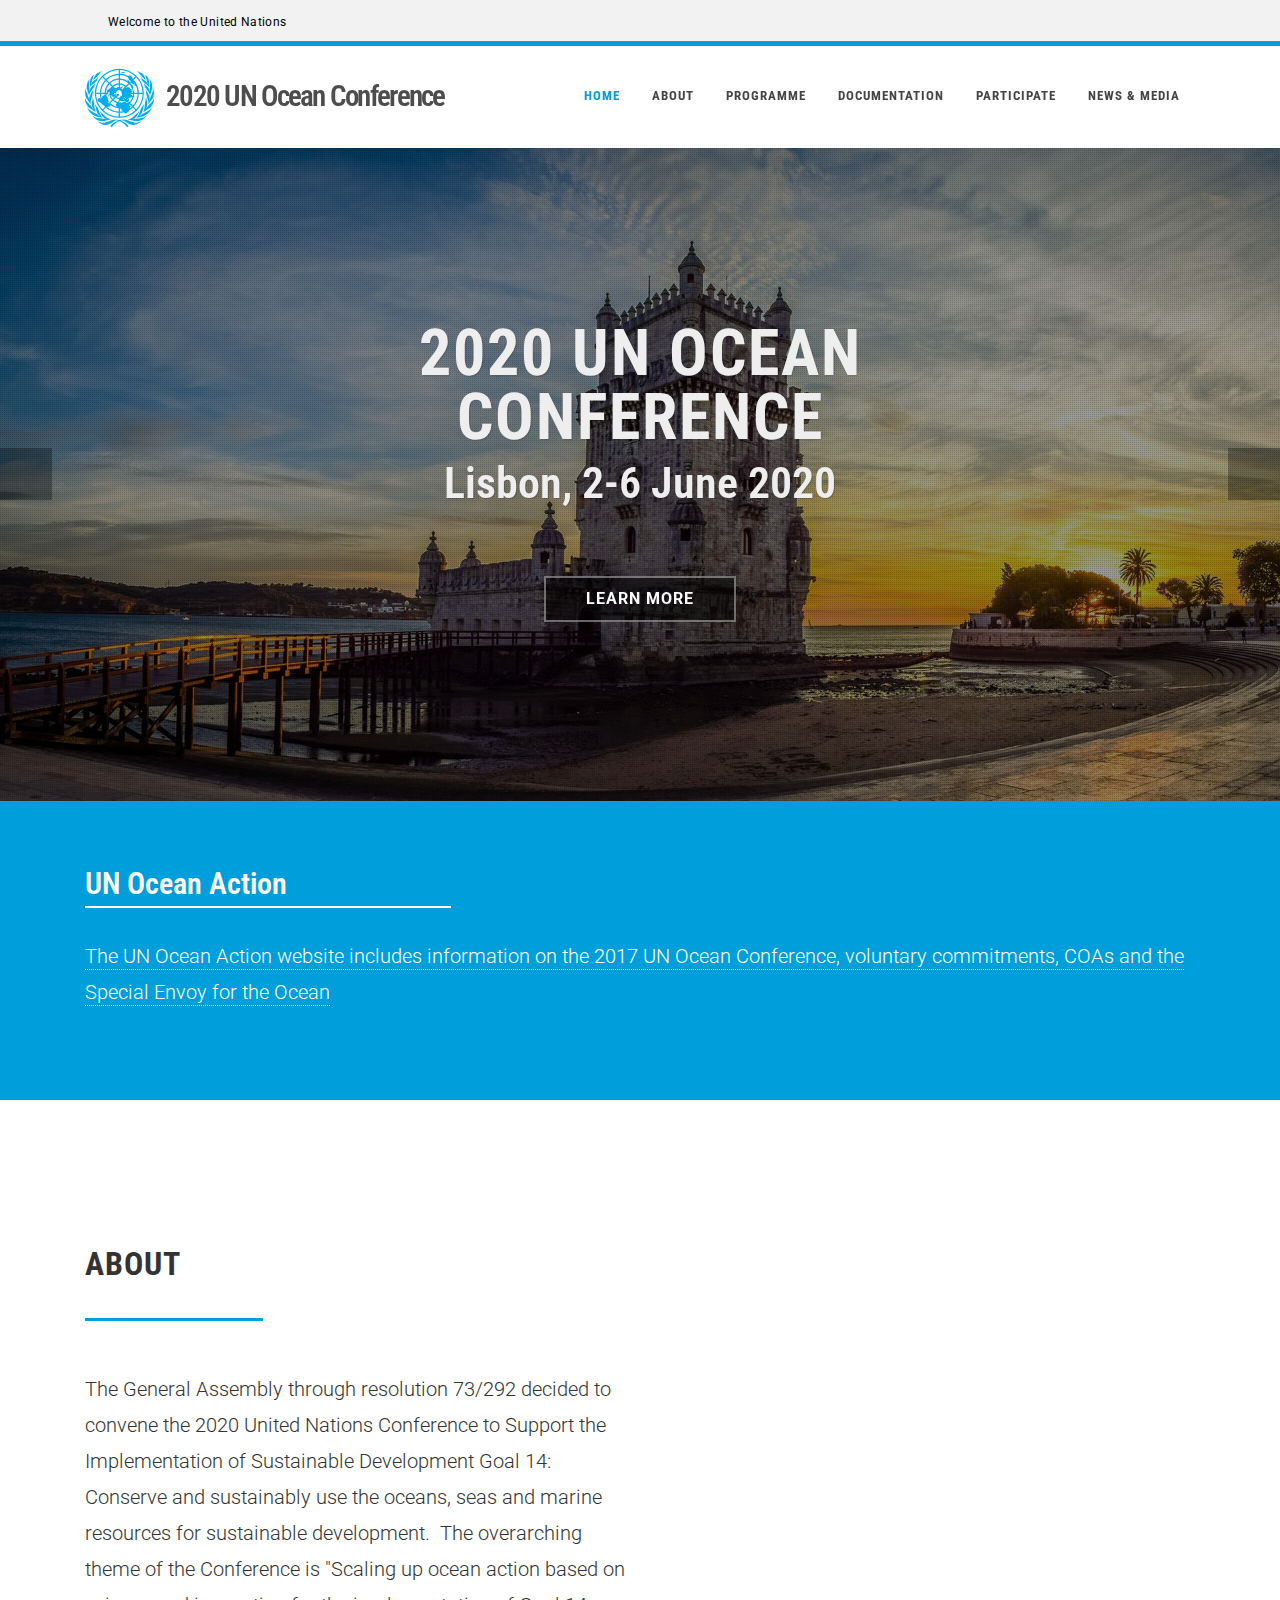
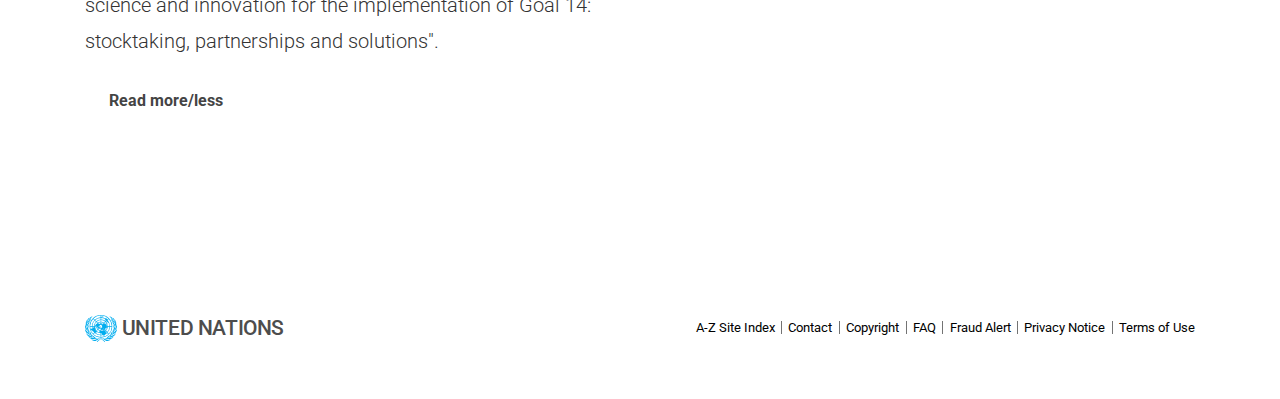
==== commit ec169eaa: "small text change" ====
--- a/index.html
+++ b/index.html
@@ -7,9 +7,7 @@
 	<!-- Stylesheets
 	============================================= -->
 	<!--<link href="https://fonts.googleapis.com/css?family=Lato:300,400,400i,700|Raleway:300,400,500,600,700|Crete+Round:400i" rel="stylesheet" type="text/css" />-->
-	<link
-		href="https://fonts.googleapis.com/css?family=Roboto+Condensed:400,700|Roboto+Slab:400,700|Roboto:100,100i,300,300i,400,400i,500,500i,700,700i,900,900i&amp;subset=cyrillic"
-		rel="stylesheet" type="text/css">
+	<link href="https://fonts.googleapis.com/css?family=Roboto+Condensed:400,700|Roboto+Slab:400,700|Roboto:100,100i,300,300i,400,400i,500,500i,700,700i,900,900i&subset=cyrillic" rel="stylesheet" type="text/css">
 	<link rel="stylesheet" href="css/bootstrap.css" type="text/css" />
 	<link rel="stylesheet" href="style.css" type="text/css" />
 	<link rel="stylesheet" href="css/swiper.css" type="text/css" />
@@ -37,37 +35,36 @@
 			var s = document.getElementsByTagName('script')[0];
 			s.parentNode.insertBefore(ga, s);
 		})();
-
 	</script>
+	<style>
+		#logo img {
+			padding-right: 0;
+			width: 2.4em;
+			margin-right: 5px;
+		}
+
+		#site-title {
+			letter-spacing: -0.06em;
+		}
+
+		.intro-logo {
+			padding-top: 0;
+		}
+
+		#logo {
+			font-size: 28.8px;
+		}
+
+		#header.sticky-header:not(.static-sticky):not(.sticky-style-2):not(.sticky-style-3) #logo img {
+			padding-right: 0;
+		}
+
+		#page-menu-wrap {
+			background-color: #009edb;
+		}
+	</style>
 </head>
-<style>
-	#logo img {
-		padding-right: 0;
-		width: 2.4em;
-		margin-right: 5px;
-	}
-
-	#site-title {
-		letter-spacing: -0.06em;
-	}
-
-	.intro-logo {
-		padding-top: 0;
-	}
-
-	#logo {
-		font-size: 28.8px;
-	}
-
-	#header.sticky-header:not(.static-sticky):not(.sticky-style-2):not(.sticky-style-3) #logo img {
-		padding-right: 0;
-	}
-
-	#page-menu-wrap {
-		background-color: #009edb;
-	}
-
-</style>
+
 
 <body class="stretched">
 	<!-- Document Wrapper
@@ -115,39 +112,28 @@
 					============================================= -->
 					<!-- <a href="https://oceanconference.un.org/commitments/register/" id="report-button" class="button button-dark fright">Register a commitment</a> -->
 					<nav id="primary-menu">
-						<ul style="touch-action: pan-y;" class="sf-js-enabled nav nav-tabs navbar-nav"
-							role="tablist navigation" id="myTab">
-							<li class="current sub-menu nav-item"><a href="#home" class="sf-with-ul nav-link"
-									id="home-tab" data-toggle="tab" role="tab" aria-controls="home"
-									aria-selected="false">
+						<ul style="touch-action: pan-y;" class="sf-js-enabled nav nav-tabs navbar-nav" role="tablist navigation" id="myTab">
+							<li class="current sub-menu nav-item"><a href="#home" class="sf-with-ul nav-link" id="home-tab" data-toggle="tab" role="tab" aria-controls="home" aria-selected="false">
 									<div>Home</div>
 								</a>
 							</li>
-							<li class="sub-menu nav-item"><a href="#about" class="sf-with-ul nav-link" id="about-tab"
-									data-toggle="tab" role="tab" aria-controls="about" aria-selected="false">
+							<li class="sub-menu nav-item"><a href="#about" class="sf-with-ul nav-link" id="about-tab" data-toggle="tab" role="tab" aria-controls="about" aria-selected="false">
 									<div>About</div>
 								</a>
 							</li>
-							<li class="sub-menu nav-item"><a href="#programme" class="sf-with-ul nav-link"
-									id="programme-tab" data-toggle="tab" role="tab" aria-controls="programme"
-									aria-selected="false">
+							<li class="sub-menu nav-item"><a href="#programme" class="sf-with-ul nav-link" id="programme-tab" data-toggle="tab" role="tab" aria-controls="programme" aria-selected="false">
 									<div>Programme</div>
 								</a>
 							</li>
-							<li class="sub-menu nav-item"><a href="#documentation" class="sf-with-ul nav-link"
-									id="documentation-tab" data-toggle="tab" role="tab" aria-controls="documentation"
-									aria-selected="false">
+							<li class="sub-menu nav-item"><a href="#documentation" class="sf-with-ul nav-link" id="documentation-tab" data-toggle="tab" role="tab" aria-controls="documentation" aria-selected="false">
 									<div>Documentation</div>
 								</a>
 							</li>
-							<li class="sub-menu nav-item"><a href="#participate" class="sf-with-ul nav-link"
-									id="participate-tab" data-toggle="tab" role="tab" aria-controls="participate"
-									aria-selected="false">
+							<li class="sub-menu nav-item"><a href="#participate" class="sf-with-ul nav-link" id="participate-tab" data-toggle="tab" role="tab" aria-controls="participate" aria-selected="false">
 									<div>Participate</div>
 								</a>
 							</li>
-							<li class="sub-menu nav-item"><a href="#news" class="sf-with-ul nav-link" id="news-tab"
-									data-toggle="tab" role="tab" aria-controls="news" aria-selected="false">
+							<li class="sub-menu nav-item"><a href="#news" class="sf-with-ul nav-link" id="news-tab" data-toggle="tab" role="tab" aria-controls="news" aria-selected="false">
 									<div>News &amp; Media</div>
 								</a>
 							</li>
@@ -157,11 +143,8 @@
 			</div>
 		</header><!-- #header end -->
 		<div class="tab-content" id="myTabContent">
-			<div class="tab-pane fade show active" id="home" role="tabpanel" aria-labelledby="home-tab"
-				aria-selected="true">
-				<section id="slider"
-					class="slider-element slider-parallax swiper_wrapper full-screen clearfix video-home"
-					data-speed="1500" data-loop="true" data-arrows="true" data-autoplay="7000">
+			<div class="tab-pane fade show active" id="home" role="tabpanel" aria-labelledby="home-tab" aria-selected="true">
+				<section id="slider" class="slider-element slider-parallax swiper_wrapper full-screen clearfix video-home" data-speed="1500" data-loop="true" data-arrows="true" data-autoplay="7000">
 					<!-- Background video home content -->
 					<div class="slider-parallax-inner">
 						<div class="swiper-container swiper-parent">
@@ -173,19 +156,12 @@
 											<h2 data-caption-animate="fadeInUp">2020 UN Ocean Conference</h2>
 											<h3 data-caption-animate="fadeInUp" style="font-size: 2em;">Lisbon, 2-6 June
 												2020</h3>
-											<a href="#" data-scrollto="#content" data-offset="100"
-												id="report-button-video"
-												class="button button-border button-dark button-large"
-												data-caption-animate="fadeInUp" data-caption-delay="200">Learn More</a>
+											<a href="#" data-scrollto="#content" data-offset="100" id="report-button-video" class="button button-border button-dark button-large" data-caption-animate="fadeInUp" data-caption-delay="200">Learn More</a>
 										</div>
 									</div>
 									<div class="video-wrap">
-										<video id="slide-video"
-											poster="images/belem-tower-2809818_1920_antonioFranciscoCaladoPixabay.jpg"
-											preload="auto" loop autoplay muted>
-											<div class="accessible-image"><img
-													src="images/belem-tower-2809818_1920_antonioFranciscoCaladoPixabay.jpg"
-													class="sr-only" alt="Fish in a reef" />
+										<video id="slide-video" poster="images/belem-tower-2809818_1920_antonioFranciscoCaladoPixabay.jpg" preload="auto" loop autoplay muted>
+											<div class="accessible-image"><img src="images/belem-tower-2809818_1920_antonioFranciscoCaladoPixabay.jpg" class="sr-only" alt="Fish in a reef" />
 											</div>
 											<!--<source src='images/videos/new-technology_logo-blue.webm' type='video/webm' />
 									<source src='images/videos/new-technology_logo-blue.mp4' type='video/mp4' />-->
@@ -200,17 +176,12 @@
 											<h2 data-caption-animate="fadeInUp">2020 UN Ocean Conference</h2>
 											<h3 data-caption-animate="fadeInUp" style="font-size: 2em;">Lisbon, 2-6 June
 												2020</h3>
-											<a href="#" data-scrollto="#content" data-offset="100"
-												id="report-button-video"
-												class="button button-border button-dark button-large"
-												data-caption-animate="fadeInUp" data-caption-delay="200">Learn More</a>
+											<a href="#" data-scrollto="#content" data-offset="100" id="report-button-video" class="button button-border button-dark button-large" data-caption-animate="fadeInUp" data-caption-delay="200">Learn More</a>
 										</div>
 									</div>
 									<div class="video-wrap">
-										<video id="slide-video" poster="images/fish2020.jpg" preload="auto" loop
-											autoplay muted>
-											<div class="accessible-image"><img src="images/fish2020.jpg" class="sr-only"
-													alt="Fish in a reef" />
+										<video id="slide-video" poster="images/fish2020.jpg" preload="auto" loop autoplay muted>
+											<div class="accessible-image"><img src="images/fish2020.jpg" class="sr-only" alt="Fish in a reef" />
 											</div>
 											<!--<source src='images/videos/new-technology_logo-blue.webm' type='video/webm' />
 									<source src='images/videos/new-technology_logo-blue.mp4' type='video/mp4' />-->
@@ -219,29 +190,22 @@
 									</div>
 								</div>
 							</div>
-							<div class="slider-arrow-left" tabindex="0" role="button" aria-label="Previous slide"
-								style="opacity: 1.19744;"><i class="icon-angle-left"></i></div>
-							<div class="slider-arrow-right" tabindex="0" role="button" aria-label="Next slide"
-								style="opacity: 1.19744;"><i class="icon-angle-right"></i></div>
-						</div>
-						<a href="#" data-scrollto="#content" data-offset="100" class="dark one-page-arrow"><i
-								class="icon-angle-down infinite animated fadeInDown"></i></a>
+							<div class="slider-arrow-left" tabindex="0" role="button" aria-label="Previous slide" style="opacity: 1.19744;"><i class="icon-angle-left"></i></div>
+							<div class="slider-arrow-right" tabindex="0" role="button" aria-label="Next slide" style="opacity: 1.19744;"><i class="icon-angle-right"></i></div>
+						</div>
+						<a href="#" data-scrollto="#content" data-offset="100" class="dark one-page-arrow"><i class="icon-angle-down infinite animated fadeInDown"></i></a>
 					</div>
 				</section><!-- /Background video home content -->
-				<div class="section parallax dark nobottommargin notopmargin full-screen clearfix mobile-home"
-					style="background-image: url('images/fish2020.jpg'); center center; background-size:cover; padding: 100px 0; z-index: 0;"
-					data-stellar-background-ratio="0.3">
+				<div class="section parallax dark nobottommargin notopmargin full-screen clearfix mobile-home" style="background-image: url('images/fish2020.jpg'); center center; background-size:cover; padding: 100px 0; z-index: 0;" data-stellar-background-ratio="0.3">
 					<!-- Mobile-only home content -->
 					<div class="container clearfix">
 						<h2 data-caption-animate="fadeInUp">2020 UN Ocean Conference</h2>
 						<h3 data-caption-animate="fadeInUp" style="font-size: 2em;">Lisbon, 2-6 June 2020</h3>
 						<!--<p class="d-none d-sm-block" data-caption-animate="fadeInUp" data-caption-delay="200"></p>-->
 						<!-- default animtated intro style-->
-						<a href="#" id="report-button-video" class="button button-border button-dark button-large"
-							data-caption-animate="fadeInUp" data-caption-delay="200">Learn More</a>
-					</div>
-					<a href="#" data-scrollto="#content" data-offset="100" class="dark one-page-arrow"><i
-							class="icon-angle-down infinite animated fadeInDown"></i></a>
+						<a href="#" id="report-button-video" class="button button-border button-dark button-large" data-caption-animate="fadeInUp" data-caption-delay="200">Learn More</a>
+					</div>
+					<a href="#" data-scrollto="#content" data-offset="100" class="dark one-page-arrow"><i class="icon-angle-down infinite animated fadeInDown"></i></a>
 					<!--<div class="video-overlay" style="background-color: rgba(0,0,0,0.4);"></div>-->
 					<div class="overlay-wrap dark"></div>
 				</div>
@@ -256,8 +220,7 @@
 										</h2>
 										<p class="lead nobottommargin"><a href="#" style="color: white; border-bottom: dotted 1px white;">The UN
 												Ocean Action
-												website</a> includes information on the COAs, Voluntary Commitments and the Special Envoy for the
-											Ocean.</p>
+												website includes information on the 2017 UN Ocean Conference, voluntary commitments, COAs and the Special Envoy for the Ocean</a></p>
 									</div>
 								</div>
 							</div>
@@ -274,8 +237,7 @@
 								</div>
 							</div>
 							<div class="row clearfix">
-								<p id="low-ie-warning"
-									style="color:white; background-color: red; font-weight: bold; text-align: center;">
+								<p id="low-ie-warning" style="color:white; background-color: red; font-weight: bold; text-align: center;">
 								</p>
 								<div class="col-lg-6">
 									<p class="lead">
@@ -289,8 +251,7 @@
 									</p>
 									<!-- <p><a href="#">Read more</a></p> -->
 									<div class="toggle">
-										<div class="togglet"><i class="toggle-closed icon-ok-circle"></i><i
-												class="toggle-open icon-remove-circle"></i>Read more/less</div>
+										<div class="togglet"><i class="toggle-closed icon-ok-circle"></i><i class="toggle-open icon-remove-circle"></i>Read more/less</div>
 										<div class="togglec">
 											<p>Resolution <a href="https://undocs.org/A/res/73/292">73/292</a> establish
 												that the Conference shall:</p>
@@ -340,8 +301,7 @@
 												input to the high-level political forum on sustainable development, in
 												accordance with
 												resolutions <a href="https://undocs.org/A/res/67/290">67/290</a> of 9
-												July 2013, <a href="https://undocs.org/A/RES/70/1">70/1</a>, and <a
-													href="https://undocs.org/A/RES/70/299">70/299</a> of 29 July 2016,
+												July 2013, <a href="https://undocs.org/A/RES/70/1">70/1</a>, and <a href="https://undocs.org/A/RES/70/299">70/299</a> of 29 July 2016,
 												unless otherwise agreed in
 												line with the aforementioned resolutions, on the implementation of Goal
 												14, including on opportunities to strengthen progress in the future.</p>
@@ -354,12 +314,8 @@
 									</div>
 								</div>
 								<div class="col-lg-6">
-									<div style="position: relative;" class="ohidden intro-logo" data-height-xl="494"
-										data-height-lg="567" data-height-md="567" data-height-xs="290">
-										<a href="#"> <img src="images/sidefish.jpg" style="position: absolute; left: 0;"
-												data-animate="fadeInUp" data-delay="100" alt="Ocean Conference logo"
-												data-toggle="tooltip" data-placement="right"
-												title="Learn more about the Ocean conference"></a>
+									<div style="position: relative;" class="ohidden intro-logo" data-height-xl="494" data-height-lg="567" data-height-md="567" data-height-xs="290">
+										<a href="#"> <img src="images/sidefish.jpg" style="position: absolute; left: 0;" data-animate="fadeInUp" data-delay="100" alt="Ocean Conference logo" data-toggle="tooltip" data-placement="right" title="Learn more about the Ocean conference"></a>
 									</div>
 								</div>
 							</div>
@@ -370,8 +326,7 @@
 				
 			</div>
 			<!-- starts about -->
-			<div class="tab-pane fade" id="about" aria-labelledby="about-tab" role="tabpanel"
-				aria-labelledby="about-tab" aria-selected="false">
+			<div class="tab-pane fade" id="about" aria-labelledby="about-tab" role="tabpanel" aria-labelledby="about-tab" aria-selected="false">
 				<section id="page-title" style="margin-bottom: 2em;">
 					<div class="container clearfix">
 						<div class="heading-block">
@@ -449,8 +404,7 @@
 										input to the high-level political forum on sustainable development, in
 										accordance with
 										resolutions <a href="https://undocs.org/A/res/67/290">67/290</a> of 9
-										July 2013, <a href="https://undocs.org/A/RES/70/1">70/1</a>, and <a
-											href="https://undocs.org/A/RES/70/299">70/299</a> of 29 July 2016,
+										July 2013, <a href="https://undocs.org/A/RES/70/1">70/1</a>, and <a href="https://undocs.org/A/RES/70/299">70/299</a> of 29 July 2016,
 										unless otherwise agreed in
 										line with the aforementioned resolutions, on the implementation of Goal
 										14, including on opportunities to strengthen progress in the future.</p>
@@ -476,8 +430,7 @@
 			</div>
 			<!-- ends about -->
 			<!-- starts tabbed content -->
-			<div class="tab-pane fade" id="programme" aria-labelledby="programme-tab" role="tabpanel"
-				aria-labelledby="programme-tab" aria-selected="false">
+			<div class="tab-pane fade" id="programme" aria-labelledby="programme-tab" role="tabpanel" aria-labelledby="programme-tab" aria-selected="false">
 				<section id="page-title" style="margin-bottom: 2em;">
 					<div class="container clearfix">
 						<div class="heading-block">
@@ -520,8 +473,7 @@
 			</div>
 			<!-- ends tabbed content -->
 			<!-- starts tabbed content -->
-			<div class="tab-pane fade" id="documentation" aria-labelledby="documentation-tab" role="tabpanel"
-				aria-labelledby="documentation-tab" aria-selected="false">
+			<div class="tab-pane fade" id="documentation" aria-labelledby="documentation-tab" role="tabpanel" aria-labelledby="documentation-tab" aria-selected="false">
 				<section id="page-title" style="margin-bottom: 2em;">
 					<div class="container clearfix">
 						<div class="heading-block">
@@ -529,8 +481,7 @@
 						</div>
 						<span>Documentation</span>
 						<ol class="breadcrumb">
-							<li class="breadcrumb-item active" aria-current="page"><a
-									href="#documentation">Documentation</a>
+							<li class="breadcrumb-item active" aria-current="page"><a href="#documentation">Documentation</a>
 							</li>
 						</ol>
 					</div>
@@ -547,24 +498,17 @@
 									<h3>Resolutions</h3>
 									<ul>
 										<li>
-											<a target="_blank"
-												href="http://www.un.org/ga/search/view_doc.asp?symbol=A/RES/73/292&Lang=E">A/RES/73/292
+											<a target="_blank" href="http://www.un.org/ga/search/view_doc.asp?symbol=A/RES/73/292&Lang=E">A/RES/73/292
 												- 2020 United Nations Conference to Support Implementation of
 												Sustainable
 												Development Goal 14: Conserve and sustainably use the
 												oceans, seas and marine resources for sustainable development. </a> <br>
-											<a class="frontLink" target="_blank"
-												href="http://www.un.org/ga/search/view_doc.asp?symbol=A/RES/73/292&Lang=A">[Arabic]</a>
-											<a class="frontLink" target="_blank"
-												href="http://www.un.org/ga/search/view_doc.asp?symbol=A/RES/73/292&Lang=C">[Chinese]</a>
-											<a class="frontLink" target="_blank"
-												href="http://www.un.org/ga/search/view_doc.asp?symbol=A/RES/73/292&Lang=E">[English]</a>
-											<a class="frontLink" target="_blank"
-												href="http://www.un.org/ga/search/view_doc.asp?symbol=A/RES/73/292&Lang=F">[French]</a>
-											<a class="frontLink" target="_blank"
-												href="http://www.un.org/ga/search/view_doc.asp?symbol=A/RES/73/292&Lang=R">[Russian]</a>
-											<a class="frontLink" target="_blank"
-												href="http://www.un.org/ga/search/view_doc.asp?symbol=A/RES/73/292&Lang=S">[Spanish]</a>
+											<a class="frontLink" target="_blank" href="http://www.un.org/ga/search/view_doc.asp?symbol=A/RES/73/292&Lang=A">[Arabic]</a>
+											<a class="frontLink" target="_blank" href="http://www.un.org/ga/search/view_doc.asp?symbol=A/RES/73/292&Lang=C">[Chinese]</a>
+											<a class="frontLink" target="_blank" href="http://www.un.org/ga/search/view_doc.asp?symbol=A/RES/73/292&Lang=E">[English]</a>
+											<a class="frontLink" target="_blank" href="http://www.un.org/ga/search/view_doc.asp?symbol=A/RES/73/292&Lang=F">[French]</a>
+											<a class="frontLink" target="_blank" href="http://www.un.org/ga/search/view_doc.asp?symbol=A/RES/73/292&Lang=R">[Russian]</a>
+											<a class="frontLink" target="_blank" href="http://www.un.org/ga/search/view_doc.asp?symbol=A/RES/73/292&Lang=S">[Spanish]</a>
 										</li>
 									</ul>
 
@@ -585,8 +529,7 @@
 			</div>
 			<!-- ends tabbed content -->
 			<!-- starts tabbed content -->
-			<div class="tab-pane fade" id="participate" aria-labelledby="participate-tab" role="tabpanel"
-				aria-labelledby="participate-tab" aria-selected="false">
+			<div class="tab-pane fade" id="participate" aria-labelledby="participate-tab" role="tabpanel" aria-labelledby="participate-tab" aria-selected="false">
 				<section id="page-title" style="margin-bottom: 2em;">
 					<div class="container clearfix">
 						<div class="heading-block">
@@ -594,8 +537,7 @@
 						</div>
 						<span>Accreditation and registration</span>
 						<ol class="breadcrumb">
-							<li class="breadcrumb-item active" aria-current="page"><a
-									href="#participate">Participate</a>
+							<li class="breadcrumb-item active" aria-current="page"><a href="#participate">Participate</a>
 							</li>
 						</ol>
 					</div>
@@ -630,8 +572,7 @@
 			</div>
 			<!-- ends tabbed content -->
 			<!-- starts tabbed content -->
-			<div class="tab-pane fade" id="news" aria-labelledby="news-tab" role="tabpanel" aria-labelledby="news-tab"
-				aria-selected="false">
+			<div class="tab-pane fade" id="news" aria-labelledby="news-tab" role="tabpanel" aria-labelledby="news-tab" aria-selected="false">
 				<section id="page-title" style="margin-bottom: 2em;">
 					<div class="container clearfix">
 						<div class="heading-block">
@@ -655,14 +596,11 @@
 								<div class="col">
 									<div class="spost clearfix">
 										<div class="entry-image">
-											<a href="https://www.un.org/development/desa/statements/usg-liu.html"><img
-													src="https://www.un.org/development/desa/statements/wp-content/uploads/sites/12/2017/08/liu-portrait.jpg"
-													alt="Mr. Liu Zhenmin" width="48"></a>
+											<a href="https://www.un.org/development/desa/statements/usg-liu.html"><img src="https://www.un.org/development/desa/statements/wp-content/uploads/sites/12/2017/08/liu-portrait.jpg" alt="Mr. Liu Zhenmin" width="48"></a>
 										</div>
 										<div class="entry-c">
 											<div class="entry-title">
-												<h4><a
-														href="https://www.un.org/development/desa/statements/usg-liu.html">United
+												<h4><a href="https://www.un.org/development/desa/statements/usg-liu.html">United
 														Nations Secretary General António Guterres has appointed Mr. Liu
 														Zhenmin, Under Secretary-General for Economic and Social
 														Affairs, as
@@ -676,8 +614,7 @@
 									</div>
 									<div class="spost clearfix">
 										<div class="entry-image">
-											<a href="http://legal.un.org/ola/div_ousg.aspx"><i
-													class="icon-news"></i></a>
+											<a href="http://legal.un.org/ola/div_ousg.aspx"><i class="icon-news"></i></a>
 										</div>
 										<div class="entry-c">
 											<div class="entry-title">
@@ -723,8 +660,7 @@
 			<div id="copyrights" class="bottommargin-sm">
 				<div class="container clearfix">
 					<div class="col_one_fourth footer-brand">
-						<a href="/en" class="t500"><img src="images/un-emblem.svg" alt="Emblem of the United Nations"
-								class="pull=left" /> <span class="brand">United Nations</span></a>
+						<a href="/en" class="t500"><img src="images/un-emblem.svg" alt="Emblem of the United Nations" class="pull=left" /> <span class="brand">United Nations</span></a>
 						<!--Copyrights &copy; 2014 All Rights Reserved by Canvas Inc.<br>
 						<div class="copyright-links"><a href="#">Terms of Use</a> / <a href="#">Privacy Policy</a></div>-->
 					</div>
@@ -753,8 +689,7 @@
 					Explorer not supported</h3>
 				<p class="nobottommargin">For a better experience, view this website with Microsoft Edge, Firefox,
 					Chrome, or any mobile device</p>
-				<a href="#" class="button button-dark" style="margin-top: 40px;"
-					onClick="$.magnificPopup.close();return false;">Continue</a>
+				<a href="#" class="button button-dark" style="margin-top: 40px;" onClick="$.magnificPopup.close();return false;">Continue</a>
 			</div>
 		</div>
 	</div>
@@ -773,4 +708,4 @@
 	<script src="js/ie.js"></script>
 </body>
 
-</html>
+</html>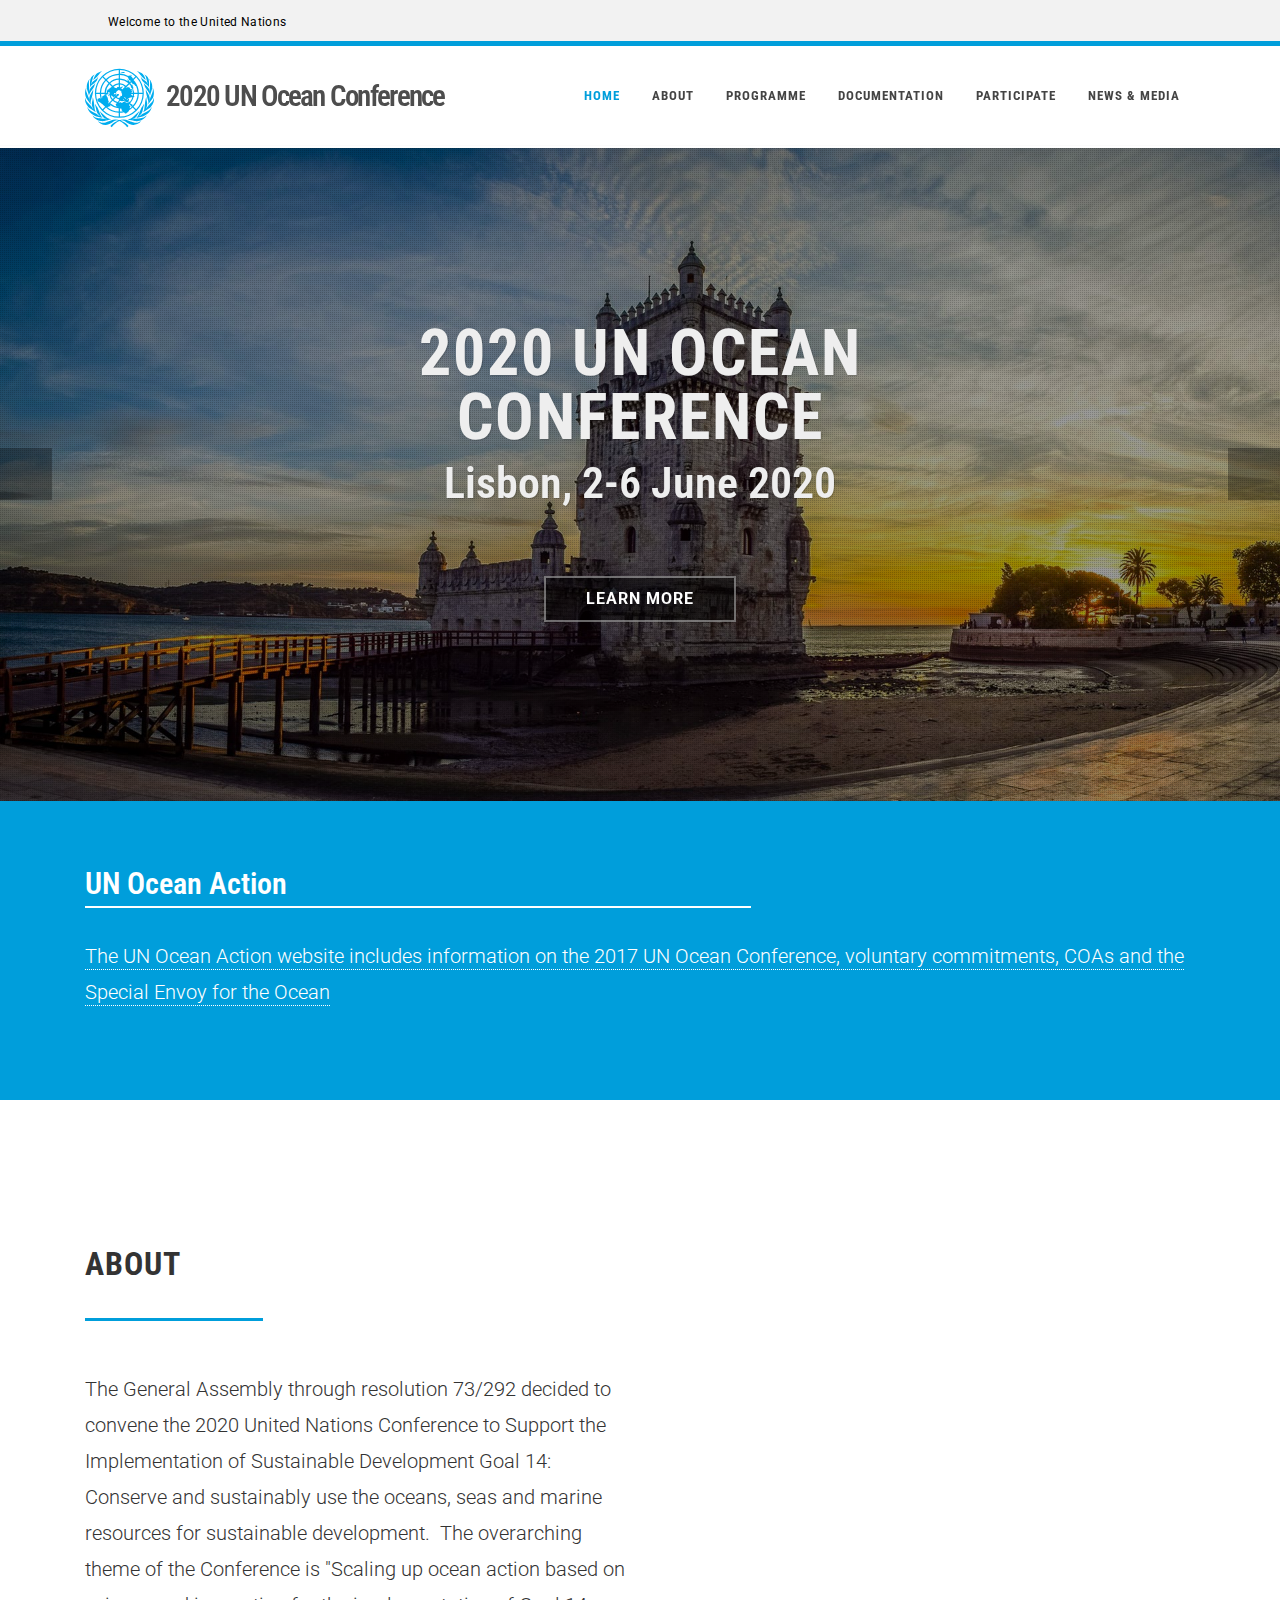
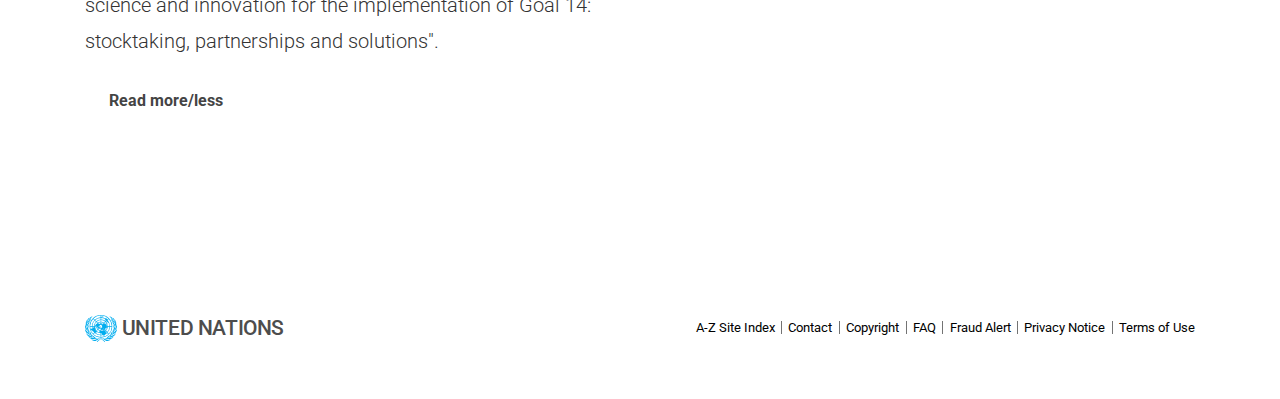
==== commit 9c4c97de: "changed the mobile photo and font size" ====
--- a/index.html
+++ b/index.html
@@ -6,8 +6,7 @@
 	<meta name="author" content="United Nations" />
 	<!-- Stylesheets
 	============================================= -->
-	<!--<link href="https://fonts.googleapis.com/css?family=Lato:300,400,400i,700|Raleway:300,400,500,600,700|Crete+Round:400i" rel="stylesheet" type="text/css" />-->
-	<link href="https://fonts.googleapis.com/css?family=Roboto+Condensed:400,700|Roboto+Slab:400,700|Roboto:100,100i,300,300i,400,400i,500,500i,700,700i,900,900i&subset=cyrillic" rel="stylesheet" type="text/css">
+	<link rel="stylesheet" href="https://fonts.googleapis.com/css?family=Roboto+Condensed:400,700|Roboto+Slab:400,700|Roboto:100,100i,300,300i,400,400i,500,500i,700,700i,900,900i&subset=cyrillic" >
 	<link rel="stylesheet" href="css/bootstrap.css" type="text/css" />
 	<link rel="stylesheet" href="style.css" type="text/css" />
 	<link rel="stylesheet" href="css/swiper.css" type="text/css" />
@@ -196,11 +195,11 @@
 						<a href="#" data-scrollto="#content" data-offset="100" class="dark one-page-arrow"><i class="icon-angle-down infinite animated fadeInDown"></i></a>
 					</div>
 				</section><!-- /Background video home content -->
-				<div class="section parallax dark nobottommargin notopmargin full-screen clearfix mobile-home" style="background-image: url('images/fish2020.jpg'); center center; background-size:cover; padding: 100px 0; z-index: 0;" data-stellar-background-ratio="0.3">
+				<div class="section parallax dark nobottommargin notopmargin full-screen clearfix mobile-home" style="background-image: url('images/belem-mobile.jpg'); center center; background-size:cover; padding: 100px 0; z-index: 0;" data-stellar-background-ratio="0.3">
 					<!-- Mobile-only home content -->
 					<div class="container clearfix">
-						<h2 data-caption-animate="fadeInUp">2020 UN Ocean Conference</h2>
-						<h3 data-caption-animate="fadeInUp" style="font-size: 2em;">Lisbon, 2-6 June 2020</h3>
+						<h2 data-caption-animate="fadeInUp" style="font-size: 26px;">2020 UN Ocean Conference</h2>
+						<h3 data-caption-animate="fadeInUp" style="font-size: 1.5em;">Lisbon, 2-6 June 2020</h3>
 						<!--<p class="d-none d-sm-block" data-caption-animate="fadeInUp" data-caption-delay="200"></p>-->
 						<!-- default animtated intro style-->
 						<a href="#" id="report-button-video" class="button button-border button-dark button-large" data-caption-animate="fadeInUp" data-caption-delay="200">Learn More</a>
@@ -216,7 +215,7 @@
 							<div class="row">
 								<div class="col-lg-12">
 									<div class="bottommargin-sm">
-										<h2 style="color: white; border-bottom: white 2px solid; width: 33%;">UN Ocean Action
+										<h2 style="color: white; border-bottom: white 2px solid; width: 60%;">UN Ocean Action
 										</h2>
 										<p class="lead nobottommargin"><a href="#" style="color: white; border-bottom: dotted 1px white;">The UN
 												Ocean Action
@@ -706,6 +705,7 @@
 	============================================= -->
 	<script src="js/functions.js"></script>
 	<script src="js/ie.js"></script>
+	<script src="js/custom.js"></script>
 </body>
 
 </html>--- a/style.css
+++ b/style.css
@@ -12546,6 +12546,12 @@
     #report-button-video {
       padding: 0 40px; } }
 
+section#page-title {
+  background-image: url("images/background-beach-daylight-1451360.jpg");
+  background-repeat: no-repeat;
+  background-position-y: 37%;
+  background-position-x: right; }
+
 .intro-logo {
   margin-left: 10%;
   padding-top: 10px; }
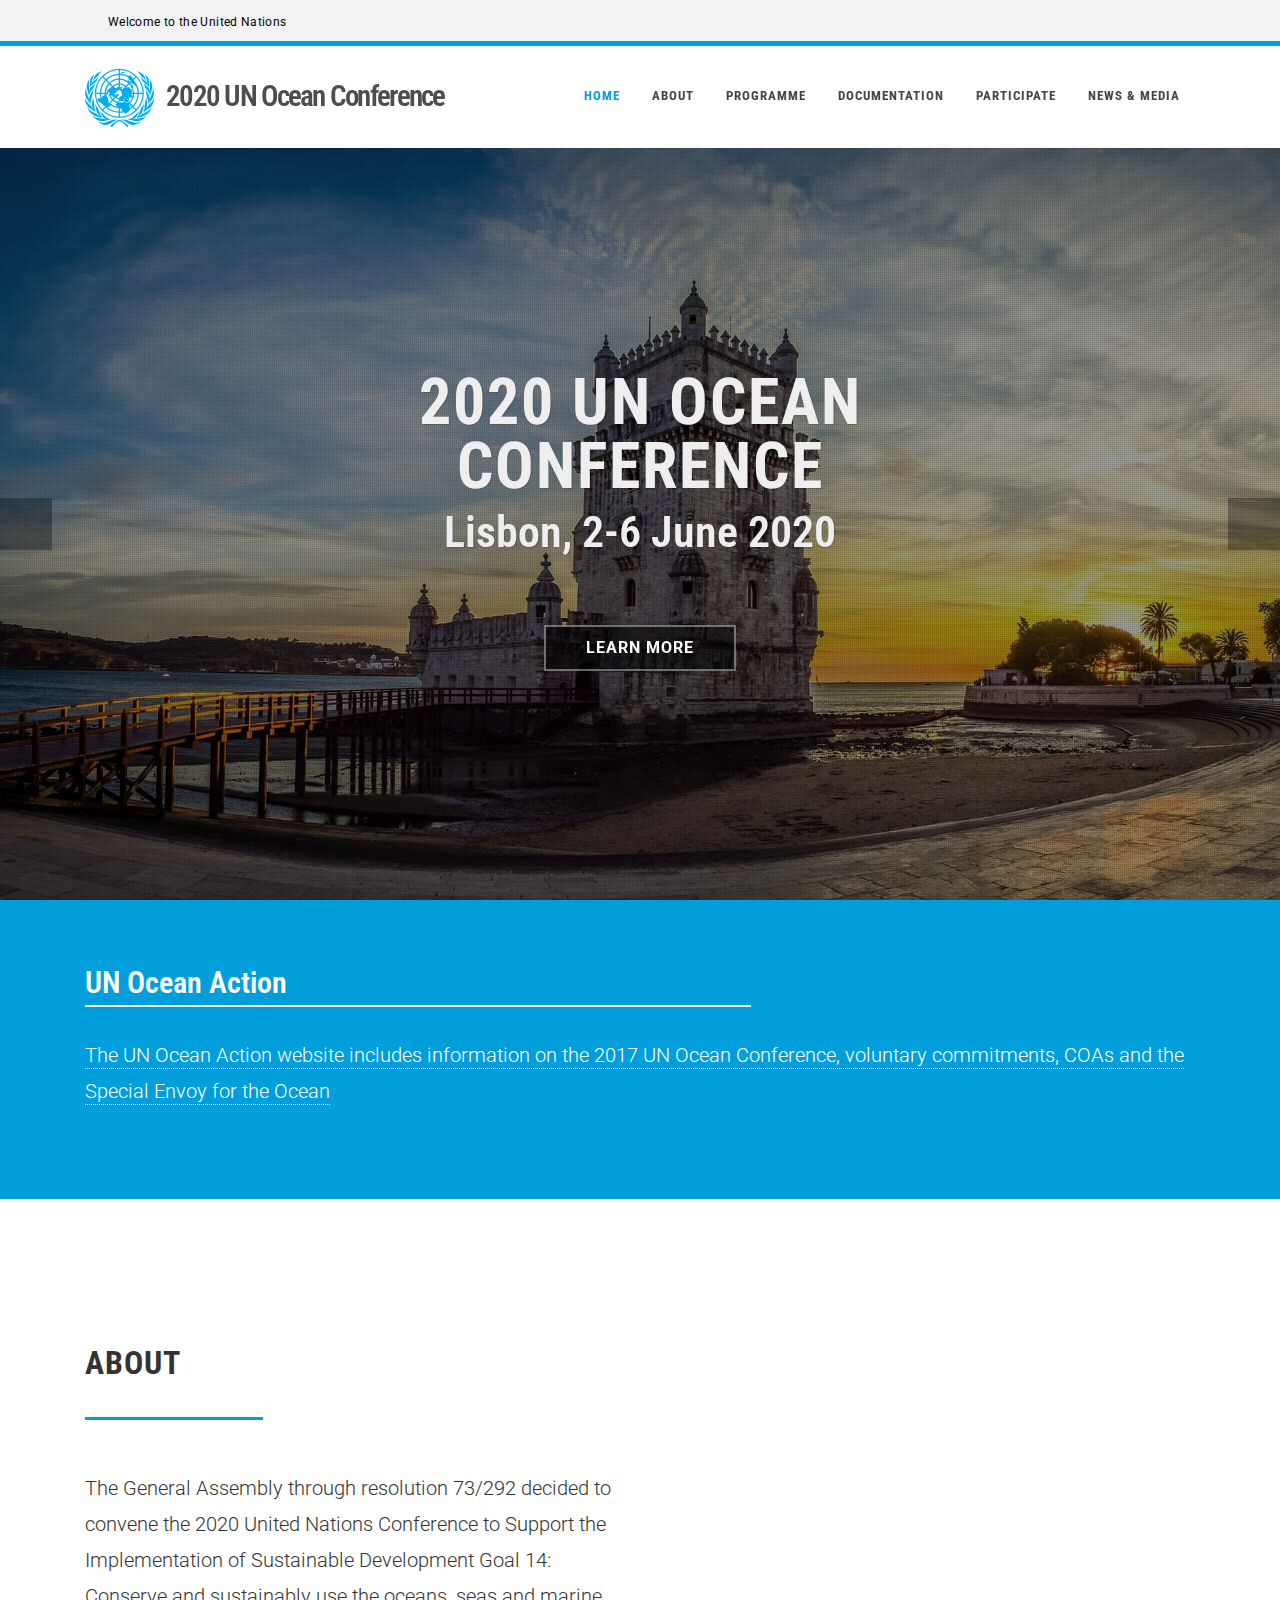
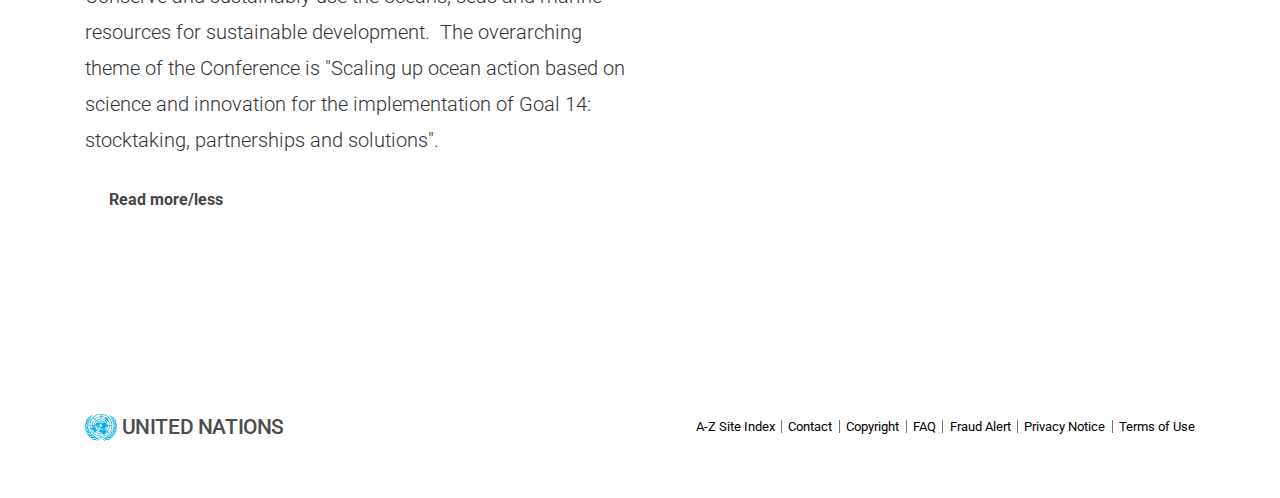
==== commit a62f4fa3: "added participation text" ====
--- a/index.html
+++ b/index.html
@@ -6,7 +6,8 @@
 	<meta name="author" content="United Nations" />
 	<!-- Stylesheets
 	============================================= -->
-	<link rel="stylesheet" href="https://fonts.googleapis.com/css?family=Roboto+Condensed:400,700|Roboto+Slab:400,700|Roboto:100,100i,300,300i,400,400i,500,500i,700,700i,900,900i&subset=cyrillic" >
+	<link rel="stylesheet"
+		href="https://fonts.googleapis.com/css?family=Roboto+Condensed:400,700|Roboto+Slab:400,700|Roboto:100,100i,300,300i,400,400i,500,500i,700,700i,900,900i&subset=cyrillic">
 	<link rel="stylesheet" href="css/bootstrap.css" type="text/css" />
 	<link rel="stylesheet" href="style.css" type="text/css" />
 	<link rel="stylesheet" href="css/swiper.css" type="text/css" />
@@ -34,6 +35,7 @@
 			var s = document.getElementsByTagName('script')[0];
 			s.parentNode.insertBefore(ga, s);
 		})();
+
 	</script>
 	<style>
 		#logo img {
@@ -61,6 +63,7 @@
 		#page-menu-wrap {
 			background-color: #009edb;
 		}
+
 	</style>
 </head>
 
@@ -111,28 +114,39 @@
 					============================================= -->
 					<!-- <a href="https://oceanconference.un.org/commitments/register/" id="report-button" class="button button-dark fright">Register a commitment</a> -->
 					<nav id="primary-menu">
-						<ul style="touch-action: pan-y;" class="sf-js-enabled nav nav-tabs navbar-nav" role="tablist navigation" id="myTab">
-							<li class="current sub-menu nav-item"><a href="#home" class="sf-with-ul nav-link" id="home-tab" data-toggle="tab" role="tab" aria-controls="home" aria-selected="false">
+						<ul style="touch-action: pan-y;" class="sf-js-enabled nav nav-tabs navbar-nav"
+							role="tablist navigation" id="myTab">
+							<li class="current sub-menu nav-item"><a href="#home" class="sf-with-ul nav-link"
+									id="home-tab" data-toggle="tab" role="tab" aria-controls="home"
+									aria-selected="false">
 									<div>Home</div>
 								</a>
 							</li>
-							<li class="sub-menu nav-item"><a href="#about" class="sf-with-ul nav-link" id="about-tab" data-toggle="tab" role="tab" aria-controls="about" aria-selected="false">
+							<li class="sub-menu nav-item"><a href="#about" class="sf-with-ul nav-link" id="about-tab"
+									data-toggle="tab" role="tab" aria-controls="about" aria-selected="false">
 									<div>About</div>
 								</a>
 							</li>
-							<li class="sub-menu nav-item"><a href="#programme" class="sf-with-ul nav-link" id="programme-tab" data-toggle="tab" role="tab" aria-controls="programme" aria-selected="false">
+							<li class="sub-menu nav-item"><a href="#programme" class="sf-with-ul nav-link"
+									id="programme-tab" data-toggle="tab" role="tab" aria-controls="programme"
+									aria-selected="false">
 									<div>Programme</div>
 								</a>
 							</li>
-							<li class="sub-menu nav-item"><a href="#documentation" class="sf-with-ul nav-link" id="documentation-tab" data-toggle="tab" role="tab" aria-controls="documentation" aria-selected="false">
+							<li class="sub-menu nav-item"><a href="#documentation" class="sf-with-ul nav-link"
+									id="documentation-tab" data-toggle="tab" role="tab" aria-controls="documentation"
+									aria-selected="false">
 									<div>Documentation</div>
 								</a>
 							</li>
-							<li class="sub-menu nav-item"><a href="#participate" class="sf-with-ul nav-link" id="participate-tab" data-toggle="tab" role="tab" aria-controls="participate" aria-selected="false">
+							<li class="sub-menu nav-item"><a href="#participate" class="sf-with-ul nav-link"
+									id="participate-tab" data-toggle="tab" role="tab" aria-controls="participate"
+									aria-selected="false">
 									<div>Participate</div>
 								</a>
 							</li>
-							<li class="sub-menu nav-item"><a href="#news" class="sf-with-ul nav-link" id="news-tab" data-toggle="tab" role="tab" aria-controls="news" aria-selected="false">
+							<li class="sub-menu nav-item"><a href="#news" class="sf-with-ul nav-link" id="news-tab"
+									data-toggle="tab" role="tab" aria-controls="news" aria-selected="false">
 									<div>News &amp; Media</div>
 								</a>
 							</li>
@@ -142,8 +156,11 @@
 			</div>
 		</header><!-- #header end -->
 		<div class="tab-content" id="myTabContent">
-			<div class="tab-pane fade show active" id="home" role="tabpanel" aria-labelledby="home-tab" aria-selected="true">
-				<section id="slider" class="slider-element slider-parallax swiper_wrapper full-screen clearfix video-home" data-speed="1500" data-loop="true" data-arrows="true" data-autoplay="7000">
+			<div class="tab-pane fade show active" id="home" role="tabpanel" aria-labelledby="home-tab"
+				aria-selected="true">
+				<section id="slider"
+					class="slider-element slider-parallax swiper_wrapper full-screen clearfix video-home"
+					data-speed="1500" data-loop="true" data-arrows="true" data-autoplay="7000">
 					<!-- Background video home content -->
 					<div class="slider-parallax-inner">
 						<div class="swiper-container swiper-parent">
@@ -155,12 +172,19 @@
 											<h2 data-caption-animate="fadeInUp">2020 UN Ocean Conference</h2>
 											<h3 data-caption-animate="fadeInUp" style="font-size: 2em;">Lisbon, 2-6 June
 												2020</h3>
-											<a href="#" data-scrollto="#content" data-offset="100" id="report-button-video" class="button button-border button-dark button-large" data-caption-animate="fadeInUp" data-caption-delay="200">Learn More</a>
+											<a href="#" data-scrollto="#content" data-offset="100"
+												id="report-button-video"
+												class="button button-border button-dark button-large"
+												data-caption-animate="fadeInUp" data-caption-delay="200">Learn More</a>
 										</div>
 									</div>
 									<div class="video-wrap">
-										<video id="slide-video" poster="images/belem-tower-2809818_1920_antonioFranciscoCaladoPixabay.jpg" preload="auto" loop autoplay muted>
-											<div class="accessible-image"><img src="images/belem-tower-2809818_1920_antonioFranciscoCaladoPixabay.jpg" class="sr-only" alt="Fish in a reef" />
+										<video id="slide-video"
+											poster="images/belem-tower-2809818_1920_antonioFranciscoCaladoPixabay.jpg"
+											preload="auto" loop autoplay muted>
+											<div class="accessible-image"><img
+													src="images/belem-tower-2809818_1920_antonioFranciscoCaladoPixabay.jpg"
+													class="sr-only" alt="Fish in a reef" />
 											</div>
 											<!--<source src='images/videos/new-technology_logo-blue.webm' type='video/webm' />
 									<source src='images/videos/new-technology_logo-blue.mp4' type='video/mp4' />-->
@@ -175,12 +199,17 @@
 											<h2 data-caption-animate="fadeInUp">2020 UN Ocean Conference</h2>
 											<h3 data-caption-animate="fadeInUp" style="font-size: 2em;">Lisbon, 2-6 June
 												2020</h3>
-											<a href="#" data-scrollto="#content" data-offset="100" id="report-button-video" class="button button-border button-dark button-large" data-caption-animate="fadeInUp" data-caption-delay="200">Learn More</a>
+											<a href="#" data-scrollto="#content" data-offset="100"
+												id="report-button-video"
+												class="button button-border button-dark button-large"
+												data-caption-animate="fadeInUp" data-caption-delay="200">Learn More</a>
 										</div>
 									</div>
 									<div class="video-wrap">
-										<video id="slide-video" poster="images/fish2020.jpg" preload="auto" loop autoplay muted>
-											<div class="accessible-image"><img src="images/fish2020.jpg" class="sr-only" alt="Fish in a reef" />
+										<video id="slide-video" poster="images/fish2020.jpg" preload="auto" loop
+											autoplay muted>
+											<div class="accessible-image"><img src="images/fish2020.jpg" class="sr-only"
+													alt="Fish in a reef" />
 											</div>
 											<!--<source src='images/videos/new-technology_logo-blue.webm' type='video/webm' />
 									<source src='images/videos/new-technology_logo-blue.mp4' type='video/mp4' />-->
@@ -189,37 +218,47 @@
 									</div>
 								</div>
 							</div>
-							<div class="slider-arrow-left" tabindex="0" role="button" aria-label="Previous slide" style="opacity: 1.19744;"><i class="icon-angle-left"></i></div>
-							<div class="slider-arrow-right" tabindex="0" role="button" aria-label="Next slide" style="opacity: 1.19744;"><i class="icon-angle-right"></i></div>
-						</div>
-						<a href="#" data-scrollto="#content" data-offset="100" class="dark one-page-arrow"><i class="icon-angle-down infinite animated fadeInDown"></i></a>
+							<div class="slider-arrow-left" tabindex="0" role="button" aria-label="Previous slide"
+								style="opacity: 1.19744;"><i class="icon-angle-left"></i></div>
+							<div class="slider-arrow-right" tabindex="0" role="button" aria-label="Next slide"
+								style="opacity: 1.19744;"><i class="icon-angle-right"></i></div>
+						</div>
+						<a href="#" data-scrollto="#content" data-offset="100" class="dark one-page-arrow"><i
+								class="icon-angle-down infinite animated fadeInDown"></i></a>
 					</div>
 				</section><!-- /Background video home content -->
-				<div class="section parallax dark nobottommargin notopmargin full-screen clearfix mobile-home" style="background-image: url('images/belem-mobile.jpg'); center center; background-size:cover; padding: 100px 0; z-index: 0;" data-stellar-background-ratio="0.3">
+				<div class="section parallax dark nobottommargin notopmargin full-screen clearfix mobile-home"
+					style="background-image: url('images/belem-mobile.jpg'); center center; background-size:cover; padding: 100px 0; z-index: 0;"
+					data-stellar-background-ratio="0.3">
 					<!-- Mobile-only home content -->
 					<div class="container clearfix">
 						<h2 data-caption-animate="fadeInUp" style="font-size: 26px;">2020 UN Ocean Conference</h2>
 						<h3 data-caption-animate="fadeInUp" style="font-size: 1.5em;">Lisbon, 2-6 June 2020</h3>
 						<!--<p class="d-none d-sm-block" data-caption-animate="fadeInUp" data-caption-delay="200"></p>-->
 						<!-- default animtated intro style-->
-						<a href="#" id="report-button-video" class="button button-border button-dark button-large" data-caption-animate="fadeInUp" data-caption-delay="200">Learn More</a>
-					</div>
-					<a href="#" data-scrollto="#content" data-offset="100" class="dark one-page-arrow"><i class="icon-angle-down infinite animated fadeInDown"></i></a>
+						<a href="#" id="report-button-video" class="button button-border button-dark button-large"
+							data-caption-animate="fadeInUp" data-caption-delay="200">Learn More</a>
+					</div>
+					<a href="#" data-scrollto="#content" data-offset="100" class="dark one-page-arrow"><i
+							class="icon-angle-down infinite animated fadeInDown"></i></a>
 					<!--<div class="video-overlay" style="background-color: rgba(0,0,0,0.4);"></div>-->
 					<div class="overlay-wrap dark"></div>
 				</div>
-				
+
 				<section id="content">
 					<div class="section mt-0" style="background-color: #009edb">
 						<div class="container clearfix">
 							<div class="row">
 								<div class="col-lg-12">
 									<div class="bottommargin-sm">
-										<h2 style="color: white; border-bottom: white 2px solid; width: 60%;">UN Ocean Action
+										<h2 style="color: white; border-bottom: white 2px solid; width: 60%;">UN Ocean
+											Action
 										</h2>
-										<p class="lead nobottommargin"><a href="#" style="color: white; border-bottom: dotted 1px white;">The UN
+										<p class="lead nobottommargin"><a href="#"
+												style="color: white; border-bottom: dotted 1px white;">The UN
 												Ocean Action
-												website includes information on the 2017 UN Ocean Conference, voluntary commitments, COAs and the Special Envoy for the Ocean</a></p>
+												website includes information on the 2017 UN Ocean Conference, voluntary
+												commitments, COAs and the Special Envoy for the Ocean</a></p>
 									</div>
 								</div>
 							</div>
@@ -236,7 +275,8 @@
 								</div>
 							</div>
 							<div class="row clearfix">
-								<p id="low-ie-warning" style="color:white; background-color: red; font-weight: bold; text-align: center;">
+								<p id="low-ie-warning"
+									style="color:white; background-color: red; font-weight: bold; text-align: center;">
 								</p>
 								<div class="col-lg-6">
 									<p class="lead">
@@ -250,7 +290,8 @@
 									</p>
 									<!-- <p><a href="#">Read more</a></p> -->
 									<div class="toggle">
-										<div class="togglet"><i class="toggle-closed icon-ok-circle"></i><i class="toggle-open icon-remove-circle"></i>Read more/less</div>
+										<div class="togglet"><i class="toggle-closed icon-ok-circle"></i><i
+												class="toggle-open icon-remove-circle"></i>Read more/less</div>
 										<div class="togglec">
 											<p>Resolution <a href="https://undocs.org/A/res/73/292">73/292</a> establish
 												that the Conference shall:</p>
@@ -300,7 +341,8 @@
 												input to the high-level political forum on sustainable development, in
 												accordance with
 												resolutions <a href="https://undocs.org/A/res/67/290">67/290</a> of 9
-												July 2013, <a href="https://undocs.org/A/RES/70/1">70/1</a>, and <a href="https://undocs.org/A/RES/70/299">70/299</a> of 29 July 2016,
+												July 2013, <a href="https://undocs.org/A/RES/70/1">70/1</a>, and <a
+													href="https://undocs.org/A/RES/70/299">70/299</a> of 29 July 2016,
 												unless otherwise agreed in
 												line with the aforementioned resolutions, on the implementation of Goal
 												14, including on opportunities to strengthen progress in the future.</p>
@@ -313,8 +355,12 @@
 									</div>
 								</div>
 								<div class="col-lg-6">
-									<div style="position: relative;" class="ohidden intro-logo" data-height-xl="494" data-height-lg="567" data-height-md="567" data-height-xs="290">
-										<a href="#"> <img src="images/sidefish.jpg" style="position: absolute; left: 0;" data-animate="fadeInUp" data-delay="100" alt="Ocean Conference logo" data-toggle="tooltip" data-placement="right" title="Learn more about the Ocean conference"></a>
+									<div style="position: relative;" class="ohidden intro-logo" data-height-xl="494"
+										data-height-lg="567" data-height-md="567" data-height-xs="290">
+										<a href="#"> <img src="images/sidefish.jpg" style="position: absolute; left: 0;"
+												data-animate="fadeInUp" data-delay="100" alt="Ocean Conference logo"
+												data-toggle="tooltip" data-placement="right"
+												title="Learn more about the Ocean conference"></a>
 									</div>
 								</div>
 							</div>
@@ -322,10 +368,11 @@
 					</div>
 				</section><!-- #content end -->
 
-				
+
 			</div>
 			<!-- starts about -->
-			<div class="tab-pane fade" id="about" aria-labelledby="about-tab" role="tabpanel" aria-labelledby="about-tab" aria-selected="false">
+			<div class="tab-pane fade" id="about" aria-labelledby="about-tab" role="tabpanel"
+				aria-labelledby="about-tab" aria-selected="false">
 				<section id="page-title" style="margin-bottom: 2em;">
 					<div class="container clearfix">
 						<div class="heading-block">
@@ -403,7 +450,8 @@
 										input to the high-level political forum on sustainable development, in
 										accordance with
 										resolutions <a href="https://undocs.org/A/res/67/290">67/290</a> of 9
-										July 2013, <a href="https://undocs.org/A/RES/70/1">70/1</a>, and <a href="https://undocs.org/A/RES/70/299">70/299</a> of 29 July 2016,
+										July 2013, <a href="https://undocs.org/A/RES/70/1">70/1</a>, and <a
+											href="https://undocs.org/A/RES/70/299">70/299</a> of 29 July 2016,
 										unless otherwise agreed in
 										line with the aforementioned resolutions, on the implementation of Goal
 										14, including on opportunities to strengthen progress in the future.</p>
@@ -429,7 +477,8 @@
 			</div>
 			<!-- ends about -->
 			<!-- starts tabbed content -->
-			<div class="tab-pane fade" id="programme" aria-labelledby="programme-tab" role="tabpanel" aria-labelledby="programme-tab" aria-selected="false">
+			<div class="tab-pane fade" id="programme" aria-labelledby="programme-tab" role="tabpanel"
+				aria-labelledby="programme-tab" aria-selected="false">
 				<section id="page-title" style="margin-bottom: 2em;">
 					<div class="container clearfix">
 						<div class="heading-block">
@@ -472,7 +521,8 @@
 			</div>
 			<!-- ends tabbed content -->
 			<!-- starts tabbed content -->
-			<div class="tab-pane fade" id="documentation" aria-labelledby="documentation-tab" role="tabpanel" aria-labelledby="documentation-tab" aria-selected="false">
+			<div class="tab-pane fade" id="documentation" aria-labelledby="documentation-tab" role="tabpanel"
+				aria-labelledby="documentation-tab" aria-selected="false">
 				<section id="page-title" style="margin-bottom: 2em;">
 					<div class="container clearfix">
 						<div class="heading-block">
@@ -480,7 +530,8 @@
 						</div>
 						<span>Documentation</span>
 						<ol class="breadcrumb">
-							<li class="breadcrumb-item active" aria-current="page"><a href="#documentation">Documentation</a>
+							<li class="breadcrumb-item active" aria-current="page"><a
+									href="#documentation">Documentation</a>
 							</li>
 						</ol>
 					</div>
@@ -497,17 +548,24 @@
 									<h3>Resolutions</h3>
 									<ul>
 										<li>
-											<a target="_blank" href="http://www.un.org/ga/search/view_doc.asp?symbol=A/RES/73/292&Lang=E">A/RES/73/292
+											<a target="_blank"
+												href="http://www.un.org/ga/search/view_doc.asp?symbol=A/RES/73/292&Lang=E">A/RES/73/292
 												- 2020 United Nations Conference to Support Implementation of
 												Sustainable
 												Development Goal 14: Conserve and sustainably use the
 												oceans, seas and marine resources for sustainable development. </a> <br>
-											<a class="frontLink" target="_blank" href="http://www.un.org/ga/search/view_doc.asp?symbol=A/RES/73/292&Lang=A">[Arabic]</a>
-											<a class="frontLink" target="_blank" href="http://www.un.org/ga/search/view_doc.asp?symbol=A/RES/73/292&Lang=C">[Chinese]</a>
-											<a class="frontLink" target="_blank" href="http://www.un.org/ga/search/view_doc.asp?symbol=A/RES/73/292&Lang=E">[English]</a>
-											<a class="frontLink" target="_blank" href="http://www.un.org/ga/search/view_doc.asp?symbol=A/RES/73/292&Lang=F">[French]</a>
-											<a class="frontLink" target="_blank" href="http://www.un.org/ga/search/view_doc.asp?symbol=A/RES/73/292&Lang=R">[Russian]</a>
-											<a class="frontLink" target="_blank" href="http://www.un.org/ga/search/view_doc.asp?symbol=A/RES/73/292&Lang=S">[Spanish]</a>
+											<a class="frontLink" target="_blank"
+												href="http://www.un.org/ga/search/view_doc.asp?symbol=A/RES/73/292&Lang=A">[Arabic]</a>
+											<a class="frontLink" target="_blank"
+												href="http://www.un.org/ga/search/view_doc.asp?symbol=A/RES/73/292&Lang=C">[Chinese]</a>
+											<a class="frontLink" target="_blank"
+												href="http://www.un.org/ga/search/view_doc.asp?symbol=A/RES/73/292&Lang=E">[English]</a>
+											<a class="frontLink" target="_blank"
+												href="http://www.un.org/ga/search/view_doc.asp?symbol=A/RES/73/292&Lang=F">[French]</a>
+											<a class="frontLink" target="_blank"
+												href="http://www.un.org/ga/search/view_doc.asp?symbol=A/RES/73/292&Lang=R">[Russian]</a>
+											<a class="frontLink" target="_blank"
+												href="http://www.un.org/ga/search/view_doc.asp?symbol=A/RES/73/292&Lang=S">[Spanish]</a>
 										</li>
 									</ul>
 
@@ -528,15 +586,17 @@
 			</div>
 			<!-- ends tabbed content -->
 			<!-- starts tabbed content -->
-			<div class="tab-pane fade" id="participate" aria-labelledby="participate-tab" role="tabpanel" aria-labelledby="participate-tab" aria-selected="false">
+			<div class="tab-pane fade" id="participate" aria-labelledby="participate-tab" role="tabpanel"
+				aria-labelledby="participate-tab" aria-selected="false">
 				<section id="page-title" style="margin-bottom: 2em;">
 					<div class="container clearfix">
 						<div class="heading-block">
 							<h1>Participate</h1>
 						</div>
-						<span>Accreditation and registration</span>
+						<span>Registration</span>
 						<ol class="breadcrumb">
-							<li class="breadcrumb-item active" aria-current="page"><a href="#participate">Participate</a>
+							<li class="breadcrumb-item active" aria-current="page"><a
+									href="#participate">Participate</a>
 							</li>
 						</ol>
 					</div>
@@ -550,9 +610,369 @@
 						<div class="postcontent nobottommargin clearfix">
 							<div class="row clearfix">
 								<div class="col">
-									<p>
-										Content coming soon.
+									<h3>PARTICIPATION</h3>
+									<p>In accordance with paragraphs 26-28 of General Assembly resolution 73/292 of 9
+										May 2019, entitled &ldquo;2020 United
+										Nations Conference to Support the Implementation of Sustainable Development Goal
+										14: Conserve and sustainably use
+										the oceans, seas and marine resources for sustainable development&rdquo;, the
+										following participants may attend or
+										be represented at the preparatory meeting and the Conference: all States Members
+										of the United Nations, members of
+										the specialized agencies and parties to the United Nations Convention on the Law
+										of the Sea (UNCLOS);
+										intergovernmental organizations, international financial institutions and other
+										international bodies; associate
+										members of the regional commissions; organizations and bodies of the United
+										Nations; and non-governmental
+										organizations, civil society organizations, academic institutions, the
+										scientific community, the private sector and
+										philanthropic organizations.</p>
+									<p>In accordance with the established practice, the media may also register to cover
+										the preparatory meeting and the
+										Conference.</p>
+									<h3>STATES MEMBERS OF THE UNITED NATIONS, MEMBERS OF THE SPECIALIZED AGENCIES
+										AND PARTIES TO UNCLOS</h3>
+									<p><strong>Registration to the preparatory meeting (February 2020, UNHQ, New York,
+											USA) and the Conference (2-6 June 2020, Lisbon, Portugal):</strong></p>
+									<p>Participating States, through their Permanent Missions to the United Nations in
+										New York, and the European Union,
+										through its Delegation to the United Nations in New York, should notify the
+										United Nations Protocol and Liaison
+										Service of their participation in the preparatory meeting and the Conference. A
+										letter signed by the head of
+										chancery or an authorizing official with an official seal containing the names
+										and functional titles of the
+										delegation should be addressed to:</p>
+									<p><span lang="en"><strong>Ms. Beatrix Kania</strong></span><br />Chief of
+										Protocol&nbsp;<br /> UN Protocol and Liaison
+										Service&nbsp;<br /> Att. Ms. Wai Tak Chua&nbsp;<br /> Room S-0201&nbsp;<br />
+										United Nations&nbsp;<br /> New York,
+										NY 10017&nbsp;<br /> Fax + 1 (212) 963 1921&nbsp;<br /> Email:&nbsp;<a
+											href="mailto:unprotocol@un.org">unprotocol@un.org</a></p>
+									<p>A copy should also be sent to:</p>
+									<p>General Assembly Affairs Branch</br>
+										Department for General Assembly and Conference Management</br>
+										Secretariat of the Conference and the preparatory meeting</br>
+										Att. Ms. Radhika Ochalik</br>
+										Email: <a href="mailto:ochalik@un.org">ochalik@un.org</a></p>
+									<h4>United Nations grounds pass</h4>
+									<p>To obtain UN grounds pass, Permanent Missions and the Delegation of the European
+										Union in New York may submit their
+										requests via the online registration system &ldquo;eRegistration&rdquo;
+										at&nbsp;<a href="http://delegate.un.int/"
+											target="_blank">http://delegate.un.int</a>. Information regarding the
+										&ldquo;eRegistration&rdquo; system
+										can be found at&nbsp;<a
+											href="http://protocol.un.org./">http://protocol.un.org.</a></p>
+									<div style="color: red;">
+										<p>Deadlines for registration:</p>
+										<p><strong>Preparatory meeting: February 2020 (exact date to be announced later.
+												Tentatively, one week prior to the
+												first day of the preparatory meeting)</strong></p>
+										<p><strong>Conference: Pre-registration in New York until 22 May 2020 and
+												on-site
+												registration at the Conference venue
+												will start on 28 May 2020 (subject to change)</strong></p>
+									</div>
+									<h3>INTERGOVERNMENTAL ORGANIZATIONS (IGOS), INTERNATIONAL FINANCIAL
+										INSTITUTIONS AND OTHER INTERNATIONAL
+										BODIES</h3>
+									<p><strong>Registration to the preparatory meeting and the Conference</strong></p>
+									<p>The preparatory meeting and the Conference will be open to participation by the
+										following accredited IGOs,
+										international financial institutions and other international bodies:</p>
+									<ul>
+										<li>Those with observer status with the General Assembly</li>
+										<li>Those that were previously accredited to the World Summit on Sustainable
+											Development (WSSD)</li>
+										<li>Those that were previously accredited to the United Nations Conference on
+											Sustainable Development (Rio+20)</li>
+										<li>Those that were previously accredited to the high-level United Nations
+											Conference to Support the Implementation of</li>
+										Sustainable Development Goal 14: Conserve and sustainably use the oceans, seas
+										and marine resources for sustainable
+										development</li>
+										<li>Those that were previously accredited to the intergovernmental conference
+											on an internationally legally binding
+											instrument under the United Nations Convention on the Law of the Sea on the
+											conservation and sustainable use of marine
+											biological diversity of areas beyond national jurisdiction</li>
+										<li>Those that were previously accredited to the Third International
+											Conference on Small Island Developing States (Samoa)</li>
+										<li>Those that were previously accredited to the International Meeting to
+											Review the Implementation of the Programme of
+											Action for the Sustainable Development of Small Island Developing States
+											(Mauritius)</li>
+										<li>Those that were previously accredited to Global Conference on the
+											Sustainable Development of Sustainable Development
+											of Small Island Developing States (Barbados)</li>
+									</ul>
+									<p>Please <a href="#">click here to download a complete list of the IGOs</a> that
+										can
+										participate in the preparatory meeting and
+										the Conference.</p>
+									<h4>IGOS, INTERNATIONAL FINANCIAL INSTITUTIONS AND OTHER INTERNATIONAL BODIES
+										ALREADY ACCREDITED</h4>
+									<p>(A) Those organizations that fall within one of the categories listed above and
+										are already enrolled in the online
+										registration system &ldquo;eRegistration&rdquo; may follow the same procedure
+										for States. A letter stamped and
+										signed by the head of the organization with an official seal containing the
+										names and functional titles of the
+										delegation should be sent to the Protocol and Liaison Service mentioned above.
 									</p>
+									<p>(B) Those organizations that fall within one of the categories listed above and
+										that have not enrolled in the online
+										registration system &ldquo;eRegistration&rdquo; should follow the procedure
+										below:</p>
+									<ol>
+										<li>Submit a letter to the Chief of Protocol, stamped/sealed and signed by the
+											head
+											of the organization, with the names
+											and functional titles of the delegation attending the meeting. In
+											addition,&nbsp;<strong>the letter must include a
+												name and an email address of the focal point of the organization
+												handling
+												the request</strong>. A copy of this
+											letter should also be sent to the General Assembly Affairs Branch,
+											Department
+											for General Assembly and Conference
+											Management (Secretariat of the Conference, Att. Ms. Radhika Ochalik,
+											email: <a style="color:#009edb; text-decoration: underline !important;"
+												href="mailto:ochalik@un.org">ochalik@un.org</a>).</li>
+										<li>Attach an SG.6 form for each member of the delegation; (the SG.6 form can be
+											found at <a style="color:#009edb; text-decoration: underline !important;"
+												href="http://www.un.int/protocol">http://www.un.int/protocol</a>,
+											under &ldquo;Registration Process &rarr; Forms&rdquo;)</li>
+										<li>Send both (1) and (2) to the Protocol and Liaison Service by fax to
+											1-212-963-1921 or by email to <a
+												style="color:#009edb; text-decoration: underline !important;"
+												href="mailto:unprotocol@un.org">unprotocol@un.org</a>.</li>
+									</ol>
+									<p>The focal point will be notified of the registration approval(s) via email. The
+										email is the actual approval
+										notification, a hard copy of which must be presented together with a valid
+										passport or government photo ID to the
+										United Nations Pass and ID unit for the issuance of a UN grounds pass. The focal
+										point must ensure that copies of
+										the approval notifications be given to the participants before leaving for New
+										York.</p>
+									<div style="color: red;">
+										<p>Deadlines for registration:</p>
+										<p><strong>Preparatory meeting: February 2020 (exact date to be announced later.
+												Tentatively, for (A)
+											</strong><strong>one</strong><strong> week prior to the first day of the
+												preparatory meeting and for (B),
+											</strong><strong>two</strong><strong> weeks prior to the first day of the
+												preparatory meeting)</strong></p>
+										<p><strong>Conference: For (A), pre-registration in New York till 22 May 2020
+												and
+												for (B), until 15 May 2020. On-site
+												registration at the Conference venue will start 28 May 2020 (subject to
+												change)</strong></p>
+									</div>
+									<h4>NON-ACCREDITED IGOS</h4>
+									<p>Other IGOs interested in obtaining an ad hoc accreditation for the high-level
+										2020 United Nations Conference to
+										Support the Implementation of Sustainable Development Goal 14: Conserve and
+										sustainable use the oceans, seas and
+										marine resources for sustainable development (2 to 6 June 2020) and its
+										preparatory meeting (February 2020) can
+										submit an application addressed to the President of the General Assembly.</p>
+									<p>Interested IGOs are invited to send a letter from the head of the organization on
+										official letterhead (with the
+										original signature) addressed to the President of the General Assembly
+										requesting for ad hoc accreditation to the
+										Conference and/or its preparatory meeting and describing the work of the
+										organization related to the Conference
+										objectives; provide copies of the treaty establishing the organization;
+										information concerning the date of entry
+										into force of the treaty and those States that are parties to the treaty;
+										provide information on the membership of
+										the organization; and submit the latest annual report.</p>
+									<p>Upon review of the applications by the Secretariat, the applications will be
+										forwarded to the General Assembly for
+										its consideration.</p>
+									<p>The letter addressed to the President of the General Assembly should be sent to:
+									</p>
+									<p>Secretariat of the Conference&nbsp;<br /> Ms. Radhika Ochalik&nbsp;<br />
+										Email:&nbsp;<a href="mailto:ochalik@un.org">ochalik@un.org</a></p>
+									<p>Only after the approval by the General Assembly, the representatives of the newly
+										accredited IGO will be issued a
+										UN-ID Pass for the preparatory meeting and/or the Conference pass in accordance
+										with the same procedures highlighted
+										in para (B) for IGOs not enrolled in the &ldquo;eRegistration&rdquo; system.</p>
+									<div style="color: red;">
+										<p>Deadlines for ad hoc accreditation:</p>
+										<p><strong>Deadline to apply for ad hoc accreditation to the preparatory meeting
+												and
+												the Conference before the
+												preparatory meeting: January 2020 (exact date to be announced
+												later)</strong></p>
+										<p><strong>Deadline to apply for ad hoc accreditation to the Conference after
+												the
+												preparatory meeting: May 2020 (exact
+												date to be announced later)</strong></p>
+									</div>
+									<h3>ASSOCIATE MEMBERS OF THE REGIONAL COMMISSIONS</h3>
+									<p>Representatives of associate members of regional commissions (American Samoa,
+										Anguilla, Aruba, Bermuda, British
+										Virgin Islands, Cayman Islands, Commonwealth of the Northern Mariana Islands,
+										Cura&ccedil;ao, French Polynesia,
+										Guam, Montserrat, New Caledonia, Puerto Rico, Sint Maarten, Turks and Caicos
+										Islands, and United States Virgin
+										Islands) are required to follow the same accreditation procedure highlighted in
+										para (B) for IGOs not enrolled in
+										the &ldquo;eRegistration&rdquo; system, for issuance of UN-ID for the
+										preparatory meeting and/or the Conference
+										pass.</p>
+									<div style="color: red;">
+										<p>Deadlines for registration:</p>
+										<p><strong>Preparatory meeting: February 2020 (exact date to be announced later.
+												Tentatively, two weeks prior to the
+												first day of the preparatory meeting.)</strong></p>
+										<p><strong>Conference: Pre-registration in New York until 15 May 2020. On-site
+												registration at the Conference venue
+												starting will start on 28 May 2020 (subject to change).</strong></p>
+									</div>
+									<h3>UNITED NATIONS SYSTEM:</h3>
+									<p><strong>Registration to the preparatory meeting and the Conference</strong></p>
+									<p><strong>Specialized agencies and related organizations:</strong>&nbsp;The
+										registration of the representatives of the
+										Specialized agencies and related organizations of the UN system for both the
+										preparatory meeting and the Conference
+										(ILO, FAO, UNESCO, ICAO, WHO, World Bank, IMF, UPU, ITU, WMO, IMO, WIPO, IFAD,
+										UNIDO, UNWTO, IAEA, WTO, CTBTO
+										Preparatory Commission, ICC, OPCW, ISA, ITLOS and IOM) follows the same
+										procedures as for States and IGOs.</p>
+									<div style="color: red;">
+										<p>Deadlines for registration:</p>
+										<p><strong>Preparatory meeting: February 2020 (exact date to be announced later.
+												Tentatively, one week prior to the
+												first day of the preparatory meeting). </strong></p>
+										<p><strong>Conference: Pre-registration in New York until 22 May 2020 and
+												on-site
+												registration at the Conference venue
+												will start on 28 May 2020 (subject to change)</strong></p>
+									</div>
+									<h4>United Nations funds, programmes, regional commissions and other
+										entities</h4>
+									<p>Registration to the preparatory meeting and the Conference will require a formal
+										letter signed by entity&rsquo;s
+										Principal or designated official listing the member(s) of the delegation to be
+										sent to:</p>
+									<p>Division for Sustainable Development Goals<br /> Department of Economic and
+										Social Affairs&nbsp;<br /> Ms. Meng
+										Li<br /> Email:<a href="mailto:li39@un.org">li39@un.org</a></p>
+									<p>A copy should also be sent to:&nbsp;<br /> General Assembly and ECOSOC Affairs
+										Division/DGACM&nbsp;<br /> Secretariat
+										of the Conference&nbsp;<br /> Ms. Radhika Ochalik&nbsp;<br /> Email:&nbsp;<a
+											href="mailto:ochalik@un.org">ochalik@un.org</a></p>
+									<div style="color: red;">
+										<p>Deadlines for registration:</p>
+										<p><strong>Preparatory meeting: February 2020 (exact date to be announced later.
+												Tentatively, one week prior to the
+												first day of the preparatory meeting and two weeks for those who do not
+												have
+												offices in New York.)</strong></p>
+										<p><strong>Conference: Pre-registration in New York until 22 May 2020 and
+												on-site
+												registration at the Conference venue
+												will start on 28 May 2020 (subject to change)</strong></p>
+									</div>
+									<h3>NGOS AND OTHER MAJOR GROUPS ORGANISATIONS</h3>
+									<p><strong>Registration to the preparatory meeting (UNHQ, New York, USA) and the
+											Conference (Lisbon, Portugal)</strong>
+									</p>
+									<p>Pre-registration is required for interested representatives of non-governmental
+										organizations and major groups as
+										identified in Agenda 21 to participate in the preparatory meeting and at the
+										Conference.</p>
+									<p>Pre-registration for the preparatory meeting will be opened in November 2019
+										(TBC) and pre-registration for the
+										Conference will be opened in February 2020 for organizations belonging to the
+										following categories:</p>
+									<ul>
+										<li>Organizations that are in consultative status with the Economic and Social
+											Council.</li>
+										<li>Organizations accredited to the World Summit on Sustainable Development; the
+											United Nations Conference on Sustainable
+											Development; the high-level United Nations Conference to Support the
+											Implementation of Sustainable Development Goal
+											14: Conserve and sustainably use the oceans, seas and marine resources for
+											sustainable development; the
+											intergovernmental conference on an internationally legally binding
+											instrument
+											under the United Nations Convention on
+											the Law of the Sea on the conservation and sustainable use of marine
+											biological
+											diversity of areas beyond national
+											jurisdiction; and to previous United Nations conferences on sustainable
+											development of small island developing
+											States, held in Barbados, Mauritius and Samoa.</li>
+									</ul>
+									<h4>Special accreditation to the preparatory meeting and the
+										Conference:</h4>
+									<p>Non-governmental organizations, civil society organizations, academic
+										institutions and the scientific community,
+										whose work is relevant to the Conference but who do NOT belong to the
+										above-mentioned categories are encouraged to
+										apply for special accreditation to the preparatory meeting and the Conference in
+										addition to submitting their
+										application for pre-registration to the preparatory meeting and the Conference.
+										Special accreditation will open in
+										September 2019.</p>
+									<p>Eligible private sector organizations and philanthropic institutions may apply
+										for special accreditation for the
+										preparatory meeting and the Conference through the UN Global Compact. Please
+										email unocean@unglobalcompact.org to
+										begin the registration process for private sector organizations and
+										philanthropic institutions only.</p>
+									<div style="color: red;">
+										<p>Deadlines for special accreditation:</p>
+										<p><strong>Applications for special accreditation to the preparatory meeting and
+												the
+												Conference before the preparatory
+												meeting will be accepted from September 2019 to November 2019.</strong>
+										</p>
+										<p><strong>Applications for special accreditation to the Conference after the
+												preparatory meeting will be accepted at a
+												date to be announced. </strong></p>
+									</div>
+									<h3>MEDIA ACCREDITATION AND SERVICES:</h3>
+									<p><strong>Registration to the preparatory meeting (February 2020, UNHQ, New York,
+											USA) and the Conference (2-6 June
+											2020, Lisbon, Portugal):</strong></p>
+									<p>Media accreditation is strictly reserved for members of the press: print, photo,
+										radio, television, film, news
+										agencies, and online media who represent a bona fide media organization.</p>
+									<p>Representative of the media can apply for accreditation online by following the
+										instructions at&nbsp;<a
+											href="https://www.un.org/en/media/accreditation/accreditation.shtml">https://www.un.org/en/media/accreditation/accreditation.shtml</a>
+									</p>
+									<p>Missions and organizations enrolled in the &ldquo;eRegistration&rdquo; system
+										at&nbsp;<a href="http://delegate.un.int/"
+											target="_blank">http://delegate.un.int</a>may submit requests for
+										media,
+										including journalists in the delegation and official photo and video (please
+										select Media from the Capacity pull
+										down menu).</p>
+									<p>Please note, separate applications are required for the preparatory meeting and
+										the Conference.</p>
+									<p>Questions on media accreditation should be referred to&nbsp;<a
+											href="https://oceanconference.un.org/malu@un.org">malu@un.org</a>or
+										212-963-6934.</p>
+									<div style="color: red;">
+										<p>Deadlines for registration:</p>
+										<p><strong>Preparatory meeting: February 2020 (exact date to be announced later.
+												Tentatively, one week prior to the
+												first day of the preparatory meeting.)</strong></p>
+										<p><strong>Conference: Pre-registration in New York until 22 May 2020 and
+												on-site
+												registration at the Conference venue
+												will start on 28 May 2020 (subject to change)</strong></p>
+									</div>
 
 								</div>
 							</div>
@@ -571,7 +991,8 @@
 			</div>
 			<!-- ends tabbed content -->
 			<!-- starts tabbed content -->
-			<div class="tab-pane fade" id="news" aria-labelledby="news-tab" role="tabpanel" aria-labelledby="news-tab" aria-selected="false">
+			<div class="tab-pane fade" id="news" aria-labelledby="news-tab" role="tabpanel" aria-labelledby="news-tab"
+				aria-selected="false">
 				<section id="page-title" style="margin-bottom: 2em;">
 					<div class="container clearfix">
 						<div class="heading-block">
@@ -595,11 +1016,14 @@
 								<div class="col">
 									<div class="spost clearfix">
 										<div class="entry-image">
-											<a href="https://www.un.org/development/desa/statements/usg-liu.html"><img src="https://www.un.org/development/desa/statements/wp-content/uploads/sites/12/2017/08/liu-portrait.jpg" alt="Mr. Liu Zhenmin" width="48"></a>
+											<a href="https://www.un.org/development/desa/statements/usg-liu.html"><img
+													src="https://www.un.org/development/desa/statements/wp-content/uploads/sites/12/2017/08/liu-portrait.jpg"
+													alt="Mr. Liu Zhenmin" width="48"></a>
 										</div>
 										<div class="entry-c">
 											<div class="entry-title">
-												<h4><a href="https://www.un.org/development/desa/statements/usg-liu.html">United
+												<h4><a
+														href="https://www.un.org/development/desa/statements/usg-liu.html">United
 														Nations Secretary General António Guterres has appointed Mr. Liu
 														Zhenmin, Under Secretary-General for Economic and Social
 														Affairs, as
@@ -613,7 +1037,8 @@
 									</div>
 									<div class="spost clearfix">
 										<div class="entry-image">
-											<a href="http://legal.un.org/ola/div_ousg.aspx"><i class="icon-news"></i></a>
+											<a href="http://legal.un.org/ola/div_ousg.aspx"><i
+													class="icon-news"></i></a>
 										</div>
 										<div class="entry-c">
 											<div class="entry-title">
@@ -659,7 +1084,8 @@
 			<div id="copyrights" class="bottommargin-sm">
 				<div class="container clearfix">
 					<div class="col_one_fourth footer-brand">
-						<a href="/en" class="t500"><img src="images/un-emblem.svg" alt="Emblem of the United Nations" class="pull=left" /> <span class="brand">United Nations</span></a>
+						<a href="/en" class="t500"><img src="images/un-emblem.svg" alt="Emblem of the United Nations"
+								class="pull=left" /> <span class="brand">United Nations</span></a>
 						<!--Copyrights &copy; 2014 All Rights Reserved by Canvas Inc.<br>
 						<div class="copyright-links"><a href="#">Terms of Use</a> / <a href="#">Privacy Policy</a></div>-->
 					</div>
@@ -688,7 +1114,8 @@
 					Explorer not supported</h3>
 				<p class="nobottommargin">For a better experience, view this website with Microsoft Edge, Firefox,
 					Chrome, or any mobile device</p>
-				<a href="#" class="button button-dark" style="margin-top: 40px;" onClick="$.magnificPopup.close();return false;">Continue</a>
+				<a href="#" class="button button-dark" style="margin-top: 40px;"
+					onClick="$.magnificPopup.close();return false;">Continue</a>
 			</div>
 		</div>
 	</div>
@@ -708,4 +1135,4 @@
 	<script src="js/custom.js"></script>
 </body>
 
-</html>+</html>
